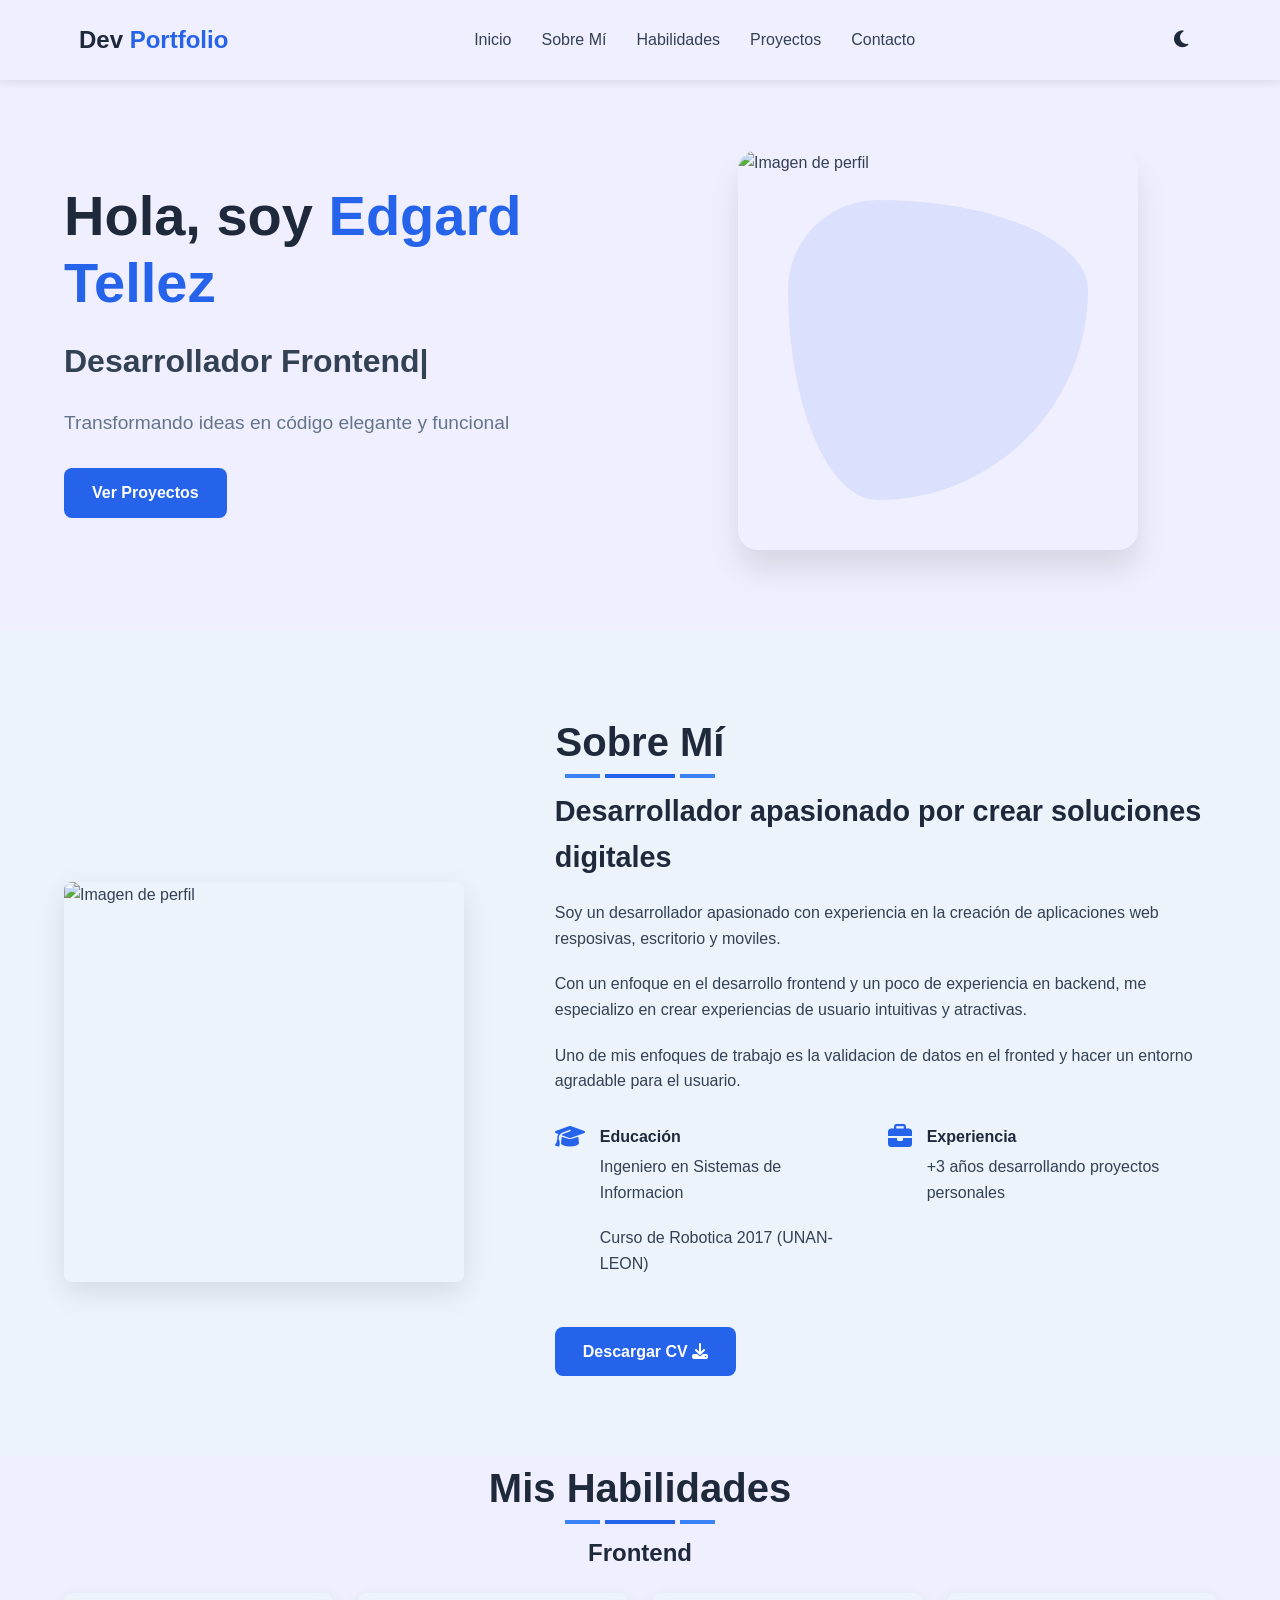
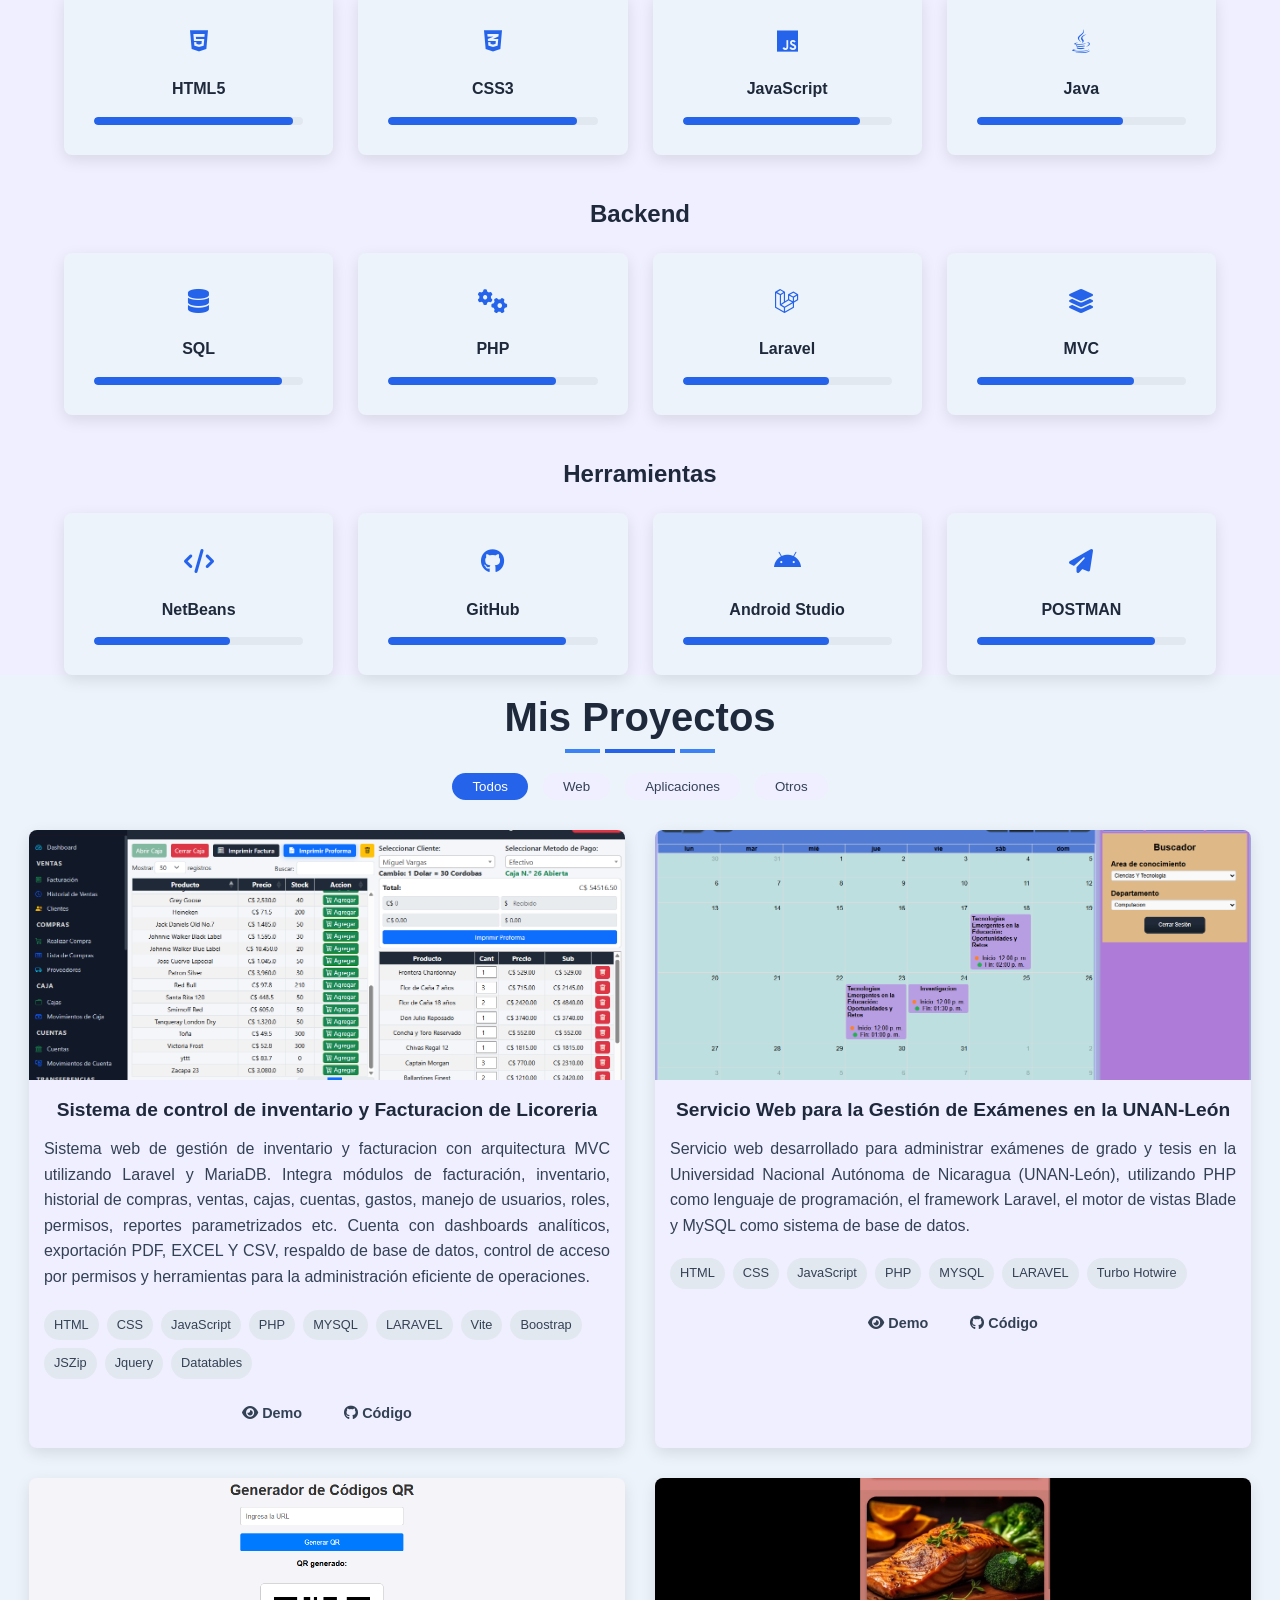
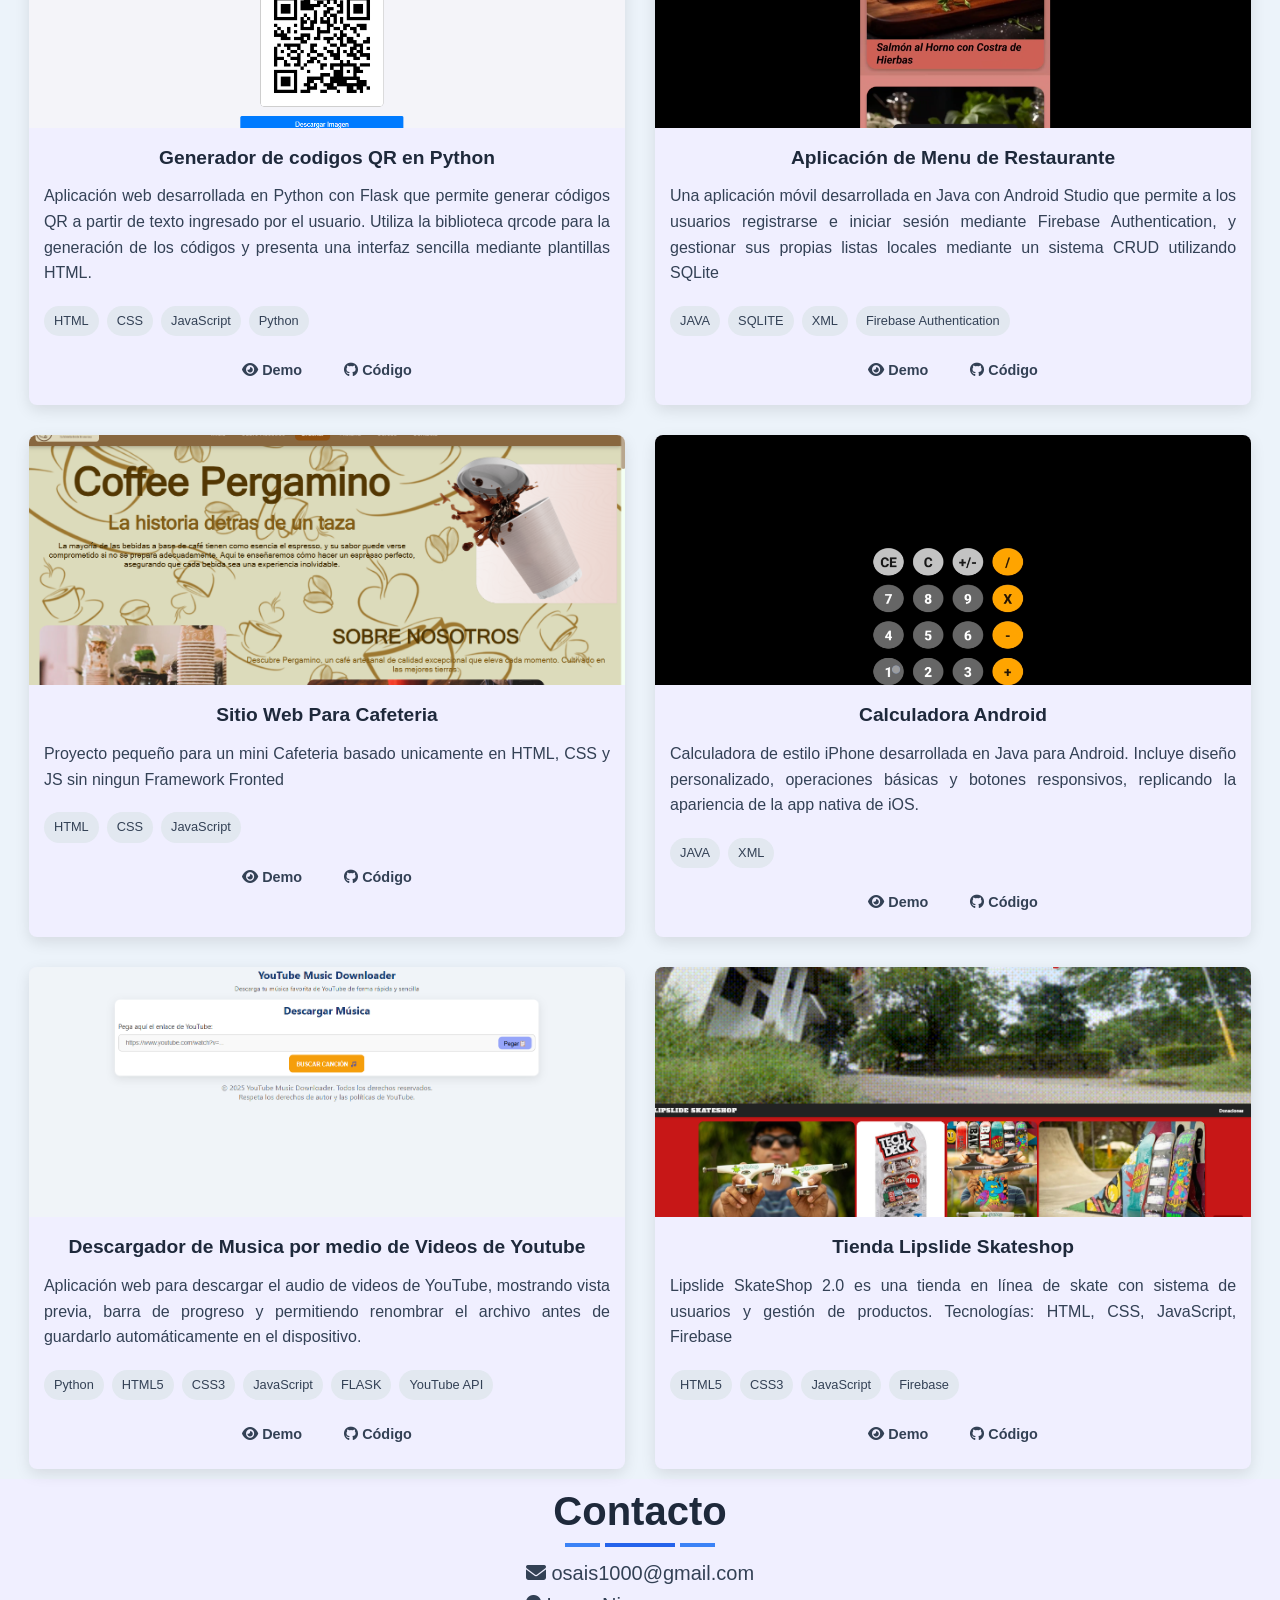
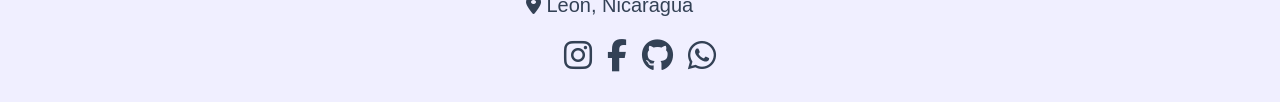
==== public/index.html @ 08171ec2 "ola" ====
<!DOCTYPE html>
<html lang="es">
<head>
    <meta charset="UTF-8">
    <meta name="viewport" content="width=device-width, initial-scale=1.0">
    <title>Mi Portafolio | Desarrollador</title>
    <link rel="stylesheet" href="styles.css">
    <link rel="stylesheet" href="https://cdnjs.cloudflare.com/ajax/libs/font-awesome/6.4.0/css/all.min.css">
</head>

<!-- Abrir global: py -m http.server 8000 (entrar con  tu ip: http://192.168.18.7:8000/ ) -->

<body>

    <!-- Header y Navegación -->

    <header>

        <div class="container">

            <div class="hamburger"> <span></span><span></span><span></span> </div>

            <div class="logo"> <h1>Dev <span>Portfolio</span></h1> </div>

            <nav>

                <ul class="nav-links">
                    <li><a href="#inicio">Inicio</a></li>
                    <li><a href="#sobre-mi">Sobre Mí</a></li>
                    <li><a href="#habilidades">Habilidades</a></li>
                    <li><a href="#proyectos">Proyectos</a></li>
                    <li><a href="#contacto">Contacto</a></li>
                </ul>

            </nav>

            <button class="theme-toggle"> <i class="fas fa-moon"></i> <i class="fas fa-sun"></i> </button>
        </div>
    </header>

    <!-- Sección Hero -->
    <section id="inicio" class="hero">

        <div class="container">

            <div class="hero-content">

                <h1>Hola, soy <span class="highlight">Edgard Tellez</span></h1>
                <h2>Desarrollador <span class="typed-text"></span></h2>
                <p>Transformando ideas en código elegante y funcional</p>

                <div class="hero-buttons"><a href="#proyectos" class="btn btn-primary">Ver Proyectos</a> </div>

            </div>

            <div class="hero-image"> <div class="shape"></div>
                <img src="Foto3.png" style="height: 400px; width: 400px; object-fit: cover;" alt="Imagen de perfil">
            </div>

        </div>

    </section>

    <!-- Sección Sobre Mí -->
    <section id="sobre-mi" class="about">

        <div class="container" >

            <div class="section-header"> <h2>Sobre Mí</h2> <div class="underline"></div> </div>

            <div class="about-content">

                <div class="about-image"> <img src="Foto3.png" style="height: 400px; width: 400px; object-fit: cover;" alt="Imagen de perfil"> </div>
                
                <div class="about-text">
                    
                    <h3>Desarrollador apasionado por crear soluciones digitales</h3>
                    <p>Soy un desarrollador apasionado con experiencia en la creación de aplicaciones web resposivas, escritorio y moviles.</p>
                    <p>Con un enfoque en el desarrollo frontend y un poco de experiencia en backend, me especializo en crear experiencias de usuario intuitivas y atractivas.</p>
                    <p>Uno de mis enfoques de trabajo es la validacion de datos en el fronted y hacer un entorno agradable para el usuario.</p>
                    
                    <div class="about-details">

                        <div class="detail">
                            
                            <i class="fas fa-graduation-cap"></i>
                            <div> <h4>Educación</h4> <p>Ingeniero en Sistemas de Informacion</p> <p>Curso de Robotica 2017 (UNAN-LEON)</p> </div>
                        
                        </div>

                        <div class="detail">

                            <i class="fas fa-briefcase"></i>
                            
                            <div> <h4>Experiencia</h4> <p>+3 años desarrollando proyectos personales</p> </div>

                        </div>

                    </div>

                    <a class="btn btn-primary" id="download-cv">Descargar CV <i class="fas fa-download"></i></a>

                </div>

            </div>

        </div>

    </section>

    <!-- Sección Habilidades -->
    <section id="habilidades" class="skills">

        <div class="container">

            <div class="section-header"> <h2>Mis Habilidades</h2> <div class="underline"></div> </div>

                <div class="skills-container">

                    <div class="skill-category"> <!-- Div para Separar filas -->

                        <h3>Frontend</h3>

                        <div class="skills-grid"> <!-- Div para Separar contenedores -->

                            <div class="skill-item">
                                <div class="skill-icon"><i class="fab fa-html5"></i></div> <h4>HTML5</h4>
                                <div class="skill-bar"> <div class="skill-progress" style="width: 95%"></div> </div>
                            </div>

                            <div class="skill-item">
                                <div class="skill-icon"><i class="fab fa-css3-alt"></i></div> <h4>CSS3</h4>
                                <div class="skill-bar"> <div class="skill-progress" style="width: 90%"></div> </div>
                            </div>

                            <div class="skill-item">
                                <div class="skill-icon"><i class="fab fa-js"></i></div> <h4>JavaScript</h4>
                                <div class="skill-bar"> <div class="skill-progress" style="width: 85%"></div> </div>
                            </div>

                            <div class="skill-item">
                                <div class="skill-icon"><i class="fab fa-java"></i></div> <h4>Java</h4>
                                <div class="skill-bar"> <div class="skill-progress" style="width: 70%"></div> </div>
                            </div>
                            
                        </div>

                    </div>

                    <div class="skill-category"> <!-- Div para Separar filas -->

                        <h3>Backend</h3>

                        <div class="skills-grid"> <!-- Div para Separar contenedores -->

                            <div class="skill-item">
                                <div class="skill-icon"><i class="fas fa-database"></i></div> <h4>SQL</h4>
                                <div class="skill-bar"> <div class="skill-progress" style="width: 90%"></div> </div>
                            </div>

                            <div class="skill-item">
                                <div class="skill-icon"><i class="fas fa-cogs"></i></div> <h4>PHP</h4>
                                <div class="skill-bar"> <div class="skill-progress" style="width: 80%"></div> </div>
                            </div>

                            <div class="skill-item">
                                <div class="skill-icon"><i class="fab fa-laravel"></i></div> <h4>Laravel</h4>
                                <div class="skill-bar"> <div class="skill-progress" style="width: 70%"></div> </div>
                            </div>

                            <div class="skill-item">
                                <div class="skill-icon"><i class="fas fa-layer-group"></i></div> <h4>MVC</h4>
                                <div class="skill-bar"> <div class="skill-progress" style="width: 75%"></div> </div>
                            </div>
                            
                        </div>

                    </div>

                    <div class="skill-category"> <!-- Div para Separar filas -->

                        <h3>Herramientas</h3>

                        <div class="skills-grid"> <!-- Div para Separar contenedores -->

                            <div class="skill-item"> <!-- Div de cada contenedor -->
                                <div class="skill-icon"><i class="fas fa-code"></i></div> <h4>NetBeans</h4>
                                <div class="skill-bar"> <div class="skill-progress" style="width: 65%"></div> </div>
                            </div>
                            
                            <div class="skill-item"> <!-- Div de cada contenedor -->
                                <div class="skill-icon"><i class="fab fa-github"></i></div> <h4>GitHub</h4>
                                <div class="skill-bar"> <div class="skill-progress" style="width: 85%"></div> </div>
                            </div>

                            <div class="skill-item"> <!-- Div de cada contenedor -->
                                <div class="skill-icon"><i class="fab fa-android"></i></div> <h4>Android Studio</h4>
                                <div class="skill-bar"> <div class="skill-progress" style="width: 70%"></div> </div>
                            </div>
                            
                            <div class="skill-item"> <!-- Div de cada contenedor -->
                                <div class="skill-icon"><i class="fas fa-paper-plane"></i></div> <h4>POSTMAN</h4>
                                <div class="skill-bar"> <div class="skill-progress" style="width: 85%"></div> </div>
                            </div>

                        </div>
                        
                    </div>

                </div>

            </div>

        </div>

    </section>

    <!-- Sección Proyectos -->
    <section id="proyectos" class="projects">
        <div class="container">
            <div class="section-header"> <h2>Mis Proyectos</h2> <div class="underline"></div> </div>

            <div class="project-filters">
                <button class="filter-btn active" data-filter="all">Todos</button>
                <button class="filter-btn" data-filter="web">Web</button>
                <button class="filter-btn" data-filter="app">Aplicaciones</button>
                <button class="filter-btn" data-filter="other">Otros</button>
            </div>

            <div class="projects-grid">

                <div class="project-card" data-category="web">
                    <div class="project-img">
                        <img src="img/Examen_de_grado_inventario.png" alt="Proyecto 1">
                    </div>
                    <div class="project-info">
                        <h3>Sistema de control de inventario y Facturacion de Licoreria</h3>
                        <p>
                        Sistema web de gestión de inventario y facturacion con arquitectura MVC utilizando Laravel y MariaDB. Integra módulos de facturación, inventario, historial de compras, ventas, cajas, cuentas, gastos, manejo de usuarios, roles, permisos, reportes parametrizados etc. Cuenta con dashboards analíticos, exportación PDF, EXCEL Y CSV, respaldo de base de datos, control de acceso por permisos y herramientas para la administración eficiente de operaciones.                        </p>
                        <div class="project-tech">
                            <span>HTML</span>
                            <span>CSS</span>
                            <span>JavaScript</span>
                            <span>PHP</span>
                            <span>MYSQL</span>
                            <span>LARAVEL</span>
                            <span>Vite</span>
                            <span>Boostrap</span>
                            <span>JSZip</span>
                            <span>Jquery</span>
                            <span>Datatables</span>

                        </div>
                        <div class="project-links">
                            <a href="https://youtu.be/X7hzuRqseWw?si=EUbUhXH4HKG099c0" class="btn btn-sm"><i class="fas fa-eye"></i> Demo</a>
                            <a href="https://github.com/EdgardSk8/Inventario-Licoreria" class="btn btn-sm"><i class="fab fa-github"></i> Código</a>
                        </div>
                    </div>
                </div>

                <div class="project-card" data-category="web">
                    <div class="project-img">
                        <img src="img/Servicio_UNAN_LEON.png" alt="Proyecto 1">
                    </div>
                    <div class="project-info">
                        <h3>Servicio Web para la Gestión de Exámenes en la UNAN-León</h3>
                        <p>
                            Servicio web desarrollado para administrar exámenes de grado y tesis en la Universidad Nacional Autónoma de Nicaragua (UNAN-León), utilizando PHP como lenguaje de programación, el framework Laravel, el motor de vistas Blade y MySQL como sistema de base de datos.
                        </p>
                        <div class="project-tech">
                            <span>HTML</span>
                            <span>CSS</span>
                            <span>JavaScript</span>
                            <span>PHP</span>
                            <span>MYSQL</span>
                            <span>LARAVEL</span>
                            <span>Turbo Hotwire</span>
                        </div>
                        <div class="project-links">
                            <a href="https://youtu.be/eh13IFyU1uA" class="btn btn-sm"><i class="fas fa-eye"></i> Demo</a>
                            <a href="https://github.com/EdgardSk8/Gestion_Examenes_UNAN" class="btn btn-sm"><i class="fab fa-github"></i> Código</a>
                        </div>
                    </div>
                </div>

                <div class="project-card" data-category="web">
                    <div class="project-img">
                        <img src="img/Generador_Python.png" alt="Proyecto 1">
                    </div>
                    <div class="project-info">
                        <h3>Generador de codigos QR en Python</h3>
                        <p>
                            Aplicación web desarrollada en Python con Flask que permite generar códigos QR a partir de texto ingresado por el usuario. Utiliza la biblioteca qrcode para la generación de los códigos y presenta una interfaz sencilla mediante plantillas HTML.
                        </p>
                        <div class="project-tech">
                            <span>HTML</span>
                            <span>CSS</span>
                            <span>JavaScript</span>
                            <span>Python</span>
                        </div>
                        <div class="project-links">
                            <a href="https://generador-qr-dgtd.onrender.com/" class="btn btn-sm"><i class="fas fa-eye"></i> Demo</a>
                            <a href="https://github.com/EdgardSk8/Generador-QR" class="btn btn-sm"><i class="fab fa-github"></i> Código</a>
                        </div>
                    </div>
                </div>

                <div class="project-card" data-category="app">
                    <div class="project-img">
                        <img src="img/Aplicacionmenu.png" alt="Proyecto 2">
                    </div>
                    <div class="project-info">
                        <h3>Aplicación de Menu de Restaurante</h3>
                        <p>Una aplicación móvil desarrollada en Java con Android Studio que permite a los usuarios registrarse e iniciar sesión mediante Firebase Authentication, y gestionar sus propias listas locales mediante un sistema CRUD utilizando SQLite</p>
                        <div class="project-tech">
                            <span>JAVA</span>
                            <span>SQLITE</span>
                            <span>XML</span>
                            <span>Firebase Authentication</span>
                        </div>
                        <div class="project-links">
                            <a href="https://www.youtube.com/watch?v=vlMuumZZXKM" class="btn btn-sm"><i class="fas fa-eye"></i> Demo</a>
                            <a href="https://github.com/EdgardSk8/Aplicacion-Restaurante-Gourmet-en-Android" class="btn btn-sm"><i class="fab fa-github"></i> Código</a>
                        </div>
                    </div>
                </div>

                <div class="project-card" data-category="web">
                    <div class="project-img">
                        <img src="img/Pergamino.png" alt="Proyecto 3">
                    </div>
                    <div class="project-info">
                        <h3>Sitio Web Para Cafeteria</h3>
                        <p>Proyecto pequeño para un mini Cafeteria basado unicamente en HTML, CSS y JS sin ningun Framework Fronted</p>
                        <div class="project-tech">
                            <span>HTML</span>
                            <span>CSS</span>
                            <span>JavaScript</span>
                        </div>
                        <div class="project-links">
                            <a href="https://coffee-pergamino.onrender.com/index.html" class="btn btn-sm"><i class="fas fa-eye"></i> Demo</a>
                            <a href="https://github.com/EdgardSk8/Coffee-Pergamino" class="btn btn-sm"><i class="fab fa-github"></i> Código</a>
                        </div>
                    </div>
                </div>

                <div class="project-card" data-category="app">
                    <div class="project-img">
                        <img src="img/CalculadoraAndroid.png" alt="Proyecto 4">
                    </div>
                    <div class="project-info">
                        <h3>Calculadora Android</h3>
                        <p>Calculadora de estilo iPhone desarrollada en Java para Android. Incluye diseño personalizado, operaciones básicas y botones responsivos, replicando la apariencia de la app nativa de iOS.</p>
                        <div class="project-tech">
                            <span>JAVA</span>
                            <span>XML</span>
                        </div>
                        <div class="project-links">
                            <a href="https://www.youtube.com/shorts/50YnQpTD0W4" class="btn btn-sm"><i class="fas fa-eye"></i> Demo</a>
                            <a href="https://github.com/EdgardSk8/Calculadora-Estilo-IPhone-en-Java/" class="btn btn-sm"><i class="fab fa-github"></i> Código</a>
                        </div>
                    </div>
                </div>

                <div class="project-card" data-category="web">
                    <div class="project-img">
                        <img src="img/DescargadorYoutube.png" alt="Proyecto 4">
                    </div>
                    <div class="project-info">
                        <h3>Descargador de Musica por medio de Videos de Youtube</h3>
                        <p>Aplicación web para descargar el audio de videos de YouTube, mostrando vista previa, barra de progreso y permitiendo renombrar el archivo antes de guardarlo automáticamente en el dispositivo.</p>
                        <div class="project-tech">
                            <span>Python</span>
                            <span>HTML5</span>
                            <span>CSS3</span>
                            <span>JavaScript</span>
                            <span>FLASK</span>
                            <span>YouTube API</span>
                        </div>
                        <div class="project-links">
                            <a href="https://www.youtube.com/watch?v=G7lsgYuBqY8" class="btn btn-sm"><i class="fas fa-eye"></i> Demo</a>
                            <a href="https://github.com/EdgardSk8/Descargador-de-Canciones-de-Youtube.git" class="btn btn-sm"><i class="fab fa-github"></i> Código</a>
                        </div>
                    </div>
                </div>

                <div class="project-card" data-category="web">
                    <div class="project-img">
                        <img src="img/Lipslideskateshopweb.png" alt="Proyecto 4">
                    </div>
                    <div class="project-info">
                        <h3>Tienda Lipslide Skateshop</h3>
                        <p>Lipslide SkateShop 2.0 es una tienda en línea de skate con sistema de usuarios y gestión de productos. Tecnologías: HTML, CSS, JavaScript, Firebase</p>
                        <div class="project-tech">
                            <span>HTML5</span>
                            <span>CSS3</span>
                            <span>JavaScript</span>
                            <span>Firebase</span>
                        </div>
                        <div class="project-links">
                            <a href="https://lipslide-skateshop.web.app/" class="btn btn-sm"><i class="fas fa-eye"></i> Demo</a>
                            <a href="https://github.com/EdgardSk8/Lipslide-SkateShop-2.0.git" class="btn btn-sm"><i class="fab fa-github"></i> Código</a>
                        </div>
                    </div>
                </div>

            </div>
        </div>
    </section>

    <!-- Sección Contacto -->
    <section id="contacto" class="contact">

        <div class="container">

            <div class="section-header"> <h2>Contacto</h2> <div class="underline"></div> </div>

            <div class="contact-content simple-contact">
                <ul class="contact-details"> <li><i class="fas fa-envelope"></i> osais1000@gmail.com</li> <li><i class="fas fa-map-marker-alt"></i> Leon, Nicaragua</li> </ul>

                <div class="social-links">
                    <a href="https://www.instagram.com/edgard_sk8/" target="_blank"><i class="fab fa-instagram"></i></a>
                    <a href="https://www.facebook.com/EdgardJTM/" target="_blank"><i class="fab fa-facebook-f"></i></a>
                    <a href="https://github.com/EdgardSk8" target="_blank"><i class="fab fa-github"></i></a>
                    <a href="https://wa.me/84774288" target="_blank"><i class="fab fa-whatsapp"></i></a>
                </div>

            </div>

        </div>

    </section>

    <button id="back-to-top" class="back-to-top"> <i class="fas fa-arrow-up"></i></button>
    <div id="imageModal" class="image-modal"> <span class="close">&times;</span> <img class="modal-content" id="modalImg"> </div>
    <script src="script.js"></script>

</body>
</html>
---- public/styles.css ----
/* Variables y Reset */
:root {
    --primary-color: #2563eb;
    --secondary-color: #3b82f6;
    --accent-color: #60a5fa;
    --dark-color: #1e293b;
    --light-color: #ecf3fa;
    --text-color: #334155;
    --text-light: #64748b;
    --background-color: #f0efff;
    --border-color: #e2e8f0;
    --shadow-color: rgba(0, 0, 0, 0.1);
    --transition: all 0.3s ease;
    --border-radius: 8px;
    --section-padding: 80px 0;
}

/* Tema Oscuro */
[data-theme="dark"] {
    --primary-color: #3b82f6;
    --secondary-color: #60a5fa;
    --accent-color: #93c5fd;
    --dark-color: #f8fafc;
    --light-color: #1e293b;
    --text-color: #e2e8f0;
    --text-light: #94a3b8;
    --background-color: #0f172a;
    --border-color: #334155;
    --shadow-color: rgba(0, 0, 0, 0.3);
}

* {
    margin: 0;
    padding: 0;
    box-sizing: border-box;
}

html {
    scroll-behavior: smooth;
}

body {
    font-family: 'Segoe UI', Tahoma, Geneva, Verdana, sans-serif;
    line-height: 1.6;
    color: var(--text-color);
    background-color: var(--background-color);
    transition: var(--transition);
}

a {
    text-decoration: none;
    color: inherit;
}

ul {
    list-style: none;
}

img {
    max-width: 100%;
    height: auto;
    display: block;
}

/* Utilidades */
.container {
    width: 90%;
    max-width: 100%;
    margin: 0 auto;
}

.section-header {
    text-align: center;
    margin-bottom: 10px;
}

.section-header h2 {
    font-size: 2.5rem;
    color: var(--dark-color);
}

.underline {
    height: 4px;
    width: 70px;
    background: var(--primary-color);
    margin: 0 auto;
    position: relative;
}

.underline::before {
    content: '';
    position: absolute;
    height: 4px;
    width: 35px;
    background: var(--secondary-color);
    top: 0;
    left: -40px;
}

.underline::after {
    content: '';
    position: absolute;
    height: 4px;
    width: 35px;
    background: var(--secondary-color);
    top: 0;
    right: -40px;
}

.btn {
    display: inline-block;
    padding: 12px 28px;
    border-radius: var(--border-radius);
    font-weight: 600;
    text-align: center;
    cursor: pointer;
    transition: var(--transition);
    border: none;
    outline: none;
}

.btn-primary {
    background-color: var(--primary-color);
    color: white;
}

.btn-primary:hover {
    background-color: var(--secondary-color);
    transform: translateY(-3px);
    box-shadow: 0 10px 20px rgba(0, 0, 0, 0.1);
}

.btn-secondary {
    background-color: transparent;
    color: var(--primary-color);
    border: 2px solid var(--primary-color);
}

.btn-secondary:hover {
    background-color: var(--primary-color);
    color: white;
    transform: translateY(-3px);
    box-shadow: 0 10px 20px rgba(0, 0, 0, 0.1);
}

.btn-sm {
    padding: 8px 16px;
    font-size: 0.9rem;
}

.highlight {
    color: var(--primary-color);
}

/* Header y Navegación */
header {
    position: fixed;
    top: 0;
    left: 0;
    width: 100%;
    z-index: 1000;
    background-color: var(--background-color);
    box-shadow: 0 2px 10px var(--shadow-color);
    transition: var(--transition);
}

header .container {
    display: flex;
    justify-content: space-between;
    align-items: center;
    padding: 20px 15px;
}

.logo h1 {
    font-size: 1.5rem;
    font-weight: 700;
    color: var(--dark-color);
}

.logo span {
    color: var(--primary-color);
}

.nav-links {
    display: flex;
    gap: 30px;
}

.nav-links a {
    font-weight: 500;
    position: relative;
    transition: var(--transition);
}

.nav-links a:hover {
    color: var(--primary-color);
}

.nav-links a::after {
    content: '';
    position: absolute;
    bottom: -5px;
    left: 0;
    width: 0;
    height: 2px;
    background-color: var(--primary-color);
    transition: var(--transition);
}

.nav-links a:hover::after {
    width: 100%;
}

.hamburger {
    display: none;
    flex-direction: column;
    cursor: pointer;
}

.hamburger span {
    width: 25px;
    height: 3px;
    background-color: var(--dark-color);
    margin: 3px 0;
    transition: var(--transition);
}

.theme-toggle {
    background: none;
    border: none;
    cursor: pointer;
    font-size: 1.2rem;
    color: var(--dark-color);
    display: flex;
    align-items: center;
    justify-content: center;
    width: 40px;
    height: 40px;
    border-radius: 50%;
    transition: var(--transition);
}

.theme-toggle:hover {
    background-color: var(--border-color);
}

.theme-toggle .fa-sun {
    display: none;
}

[data-theme="dark"] .theme-toggle .fa-moon {
    display: none;
}

[data-theme="dark"] .theme-toggle .fa-sun {
    display: block;
    color: rgb(230, 214, 76)
}

/* Sección Hero */
.hero {
    padding-top: 150px;
    padding-bottom: 80px;
    background-color: var(--background-color);
    position: relative;
    overflow: hidden;
}

.hero .container {
    display: flex;
    align-items: center;
    justify-content: space-between;
    gap: 40px;
}

.hero-content {
    flex: 1;
}

.hero-content h1 {
    font-size: 3.5rem;
    line-height: 1.2;
    margin-bottom: 20px;
    color: var(--dark-color);
}

.hero-content h2 {
    font-size: 2rem;
    margin-bottom: 20px;
    color: var(--text-color);
}

.hero-content p {
    font-size: 1.2rem;
    margin-bottom: 30px;
    color: var(--text-light);
}

.hero-buttons {
    display: flex;
    gap: 15px;
}

.hero-image {
    flex: 1;
    position: relative;
    display: flex;
    justify-content: center;
    align-items: center;
}

.hero-image img {
    width: 80%;
    border-radius: 20px;
    position: relative;
    z-index: 2;
    box-shadow: 0 20px 30px var(--shadow-color);
}

.shape {
    position: absolute;
    width: 300px;
    height: 300px;
    background-color: var(--primary-color);
    border-radius: 30% 70% 70% 30% / 30% 30% 70% 70%;
    opacity: 0.1;
    z-index: 1;
    animation: morph 8s ease-in-out infinite;
}

@keyframes morph {
    0% {
        border-radius: 30% 70% 70% 30% / 30% 30% 70% 70%;
    }
    25% {
        border-radius: 70% 30% 30% 70% / 70% 70% 30% 30%;
    }
    50% {
        border-radius: 30% 70% 70% 30% / 70% 30% 70% 30%;
    }
    75% {
        border-radius: 70% 30% 30% 70% / 30% 70% 30% 70%;
    }
    100% {
        border-radius: 30% 70% 70% 30% / 30% 30% 70% 70%;
    }
}

.typed-text::after {
    content: '|';
    animation: blink 0.7s infinite;
}

@keyframes blink {
    0%, 100% {
        opacity: 1;
    }
    50% {
        opacity: 0;
    }
}

/* Sección Sobre Mí */
.about {
    margin-bottom: 0;
    padding: var(--section-padding);
    background-color: var(--light-color);
}

.about-content {
    display: flex;
    align-items: center;
    gap: 50px;
}

.about-image {
    flex: 1;
}

.about-image img {
    border-radius: var(--border-radius);
    box-shadow: 0 10px 30px var(--shadow-color);
}

.about-text {
    flex: 1.5;
}

.about-text h3 {
    font-size: 1.8rem;
    margin-bottom: 20px;
    color: var(--dark-color);
}

.about-text p {
    margin-bottom: 20px;
    color: var(--text-color);
}

.about-details {
    display: flex;
    gap: 30px;
    margin: 30px 0;
}

.detail {
    display: flex;
    align-items: flex-start;
    gap: 15px;
}

.detail i {
    font-size: 1.5rem;
    color: var(--primary-color);
}

.detail h4 {
    margin-bottom: 5px;
    color: var(--dark-color);
}

/* Sección Habilidades */
.skills {
    margin-top: 0;
    background-color: var(--background-color);
}

.skills-container {
    display: flex;
    flex-direction: column;
    gap: 40px;
}

.skill-category h3 {
    font-size: 1.5rem;
    margin-bottom: 20px;
    color: var(--dark-color);
    text-align: center;
}

.skills-grid {
    display: grid;
    grid-template-columns: repeat(auto-fill, minmax(250px, 1fr));
    gap: 25px;
}

.skill-item {
    background-color: var(--light-color);
    padding: 30px;
    border-radius: var(--border-radius);
    box-shadow: 0 5px 15px var(--shadow-color);
    transition: var(--transition);
}

.skill-item:hover {
    transform: translateY(-5px);
    box-shadow: 0 10px 20px var(--shadow-color);
    cursor: pointer;
    background-color: #3ca2d1;
}

.skill-icon {
    font-size: 1.5rem;
    color: var(--primary-color);
    margin-bottom: 15px;
    text-align: center;
}

.skill-item h4 {
    text-align: center;
    margin-bottom: 15px;
    color: var(--dark-color);
}

.skill-bar {
    height: 8px;
    background-color: var(--border-color);
    border-radius: 10px;
    overflow: hidden;
}

.skill-progress {
    height: 100%;
    background-color: var(--primary-color);
    border-radius: 10px;
}

/* Sección Proyectos */
.projects {
    padding: 10px;
    background-color: var(--light-color);
    /* border: 2px solid red; */
}

.projects .container{
    width: 97%;
}

.project-filters {
    display: flex;
    justify-content: center;
    gap: 15px;
    margin-bottom: 20px;
    flex-wrap: wrap;
    padding: 10px;
}

.filter-btn {
    padding: 6px 20px;
    background-color: var(--background-color);
    border: none;
    border-radius: 30px;
    cursor: pointer;
    font-weight: 500;
    transition: var(--transition);
    color: var(--text-color);
}

.filter-btn:hover, .filter-btn.active {
    background-color: var(--primary-color);
    color: white;
}

.projects-grid {
    display: grid;
    grid-template-columns: repeat(auto-fill, minmax(400px, 1fr));
    gap: 30px;
    /* border: 2px solid red; */
    
}

.project-card {
    background-color: var(--background-color);
    border-radius: var(--border-radius);
    overflow: hidden;
    box-shadow: 0 5px 15px var(--shadow-color);
    transition: var(--transition);
}

.project-card:hover {
    transform: translateY(-10px);
    box-shadow: 0 15px 30px var(--shadow-color);
    cursor: pointer;
}

.project-img {
    overflow: hidden;
    height: 250px;
}

.project-img img {
    width: 100%;
    height: 100%;
    object-fit: cover;
    transition: var(--transition);
}

.project-card:hover .project-img img {
    transform: scale(1.1);
}

.project-info {
    padding: 15px;
}

.project-info h3 {
    font-size: 1.2rem;
    text-align: center;
    color: var(--dark-color);
}

.project-info p {
    margin-top: 10px;
    text-align: justify;
    margin-bottom: 20px;
    color: var(--text-color);
}

.project-tech {
    display: flex;
    flex-wrap: wrap;
    gap: 8px;
    margin-bottom: 15px;
}

.project-tech span {
    background-color: var(--border-color);
    padding: 5px 10px;
    border-radius: 20px;
    font-size: 0.8rem;
    color: var(--text-color);
    transition: background-color 0.3s ease;
}

.project-tech span:hover {
    background-color: #3ca2d1;
}

.project-links {
    display: flex;
    justify-content: center;
    gap: 10px;
}

.project-links .btn{
    transition: background-color 0.3s ease;
    border-radius: 40px;
}

.project-links .btn:hover{
    background-color: #3ca2d1;
}

/* Sección Contacto */
.contact {
    padding: 0;
    background-color: var(--background-color);
}

.contact-content {
    justify-content: center;
    flex-direction: column;
    align-items: center;
    display: flex;
}

.contact-info, .contact-form {
    flex: 1;
}

.contact-info h3 {
    font-size: 1.5rem;
    margin-bottom: 20px;
    color: var(--dark-color);
}

.contact-info p {
    margin-bottom: 30px;
    color: var(--text-color);
}

.contact-details {
    margin-bottom: 10px;
}

.contact-details li{
    font-size: 20px;
}

.contact-item {
    display: flex;
    align-items: flex-start;
    gap: 15px;
    margin-bottom: 20px;
}

.contact-item i {
    font-size: 1.5rem;
    color: var(--primary-color);
}

.contact-item h4 {
    margin-bottom: 5px;
    color: var(--dark-color);
}

.social-links {
    display: flex;
    gap: 15px;
    font-size: 2rem;
    transition: all 0.3s ease;
    margin-bottom: 20px;
}

.social-links i {
    transition: color 0.3s ease, transform 0.3s ease;
    cursor: pointer;
}

.social-links i:hover {
    transform: translateY(-5px);
}

.social-link {
    display: flex;
    align-items: center;
    justify-content: center;
    width: 40px;
    height: 40px;
    background-color: var(--light-color);
    border-radius: 50%;
    color: var(--primary-color);
    transition: var(--transition);
}

.social-link:hover {
    background-color: var(--primary-color);
    color: white;
    transform: translateY(-5px);
}

.form-group {
    margin-bottom: 20px;
}

.form-group label {
    display: block;
    margin-bottom: 8px;
    font-weight: 500;
    color: var(--dark-color);
}

.form-group input, .form-group textarea {
    width: 100%;
    padding: 12px 15px;
    border: 1px solid var(--border-color);
    border-radius: var(--border-radius);
    background-color: var(--light-color);
    color: var(--text-color);
    transition: var(--transition);
}

.form-group input:focus, .form-group textarea:focus {
    outline: none;
    border-color: var(--primary-color);
    box-shadow: 0 0 0 2px rgba(37, 99, 235, 0.2);
}

/* Footer */
footer {
    background-color: var(--dark-color);
    color: white;
    padding: 60px 0 20px;
}

.footer-content {
    display: flex;
    justify-content: space-between;
    flex-wrap: wrap;
    gap: 30px;
    margin-bottom: 40px;
}

/* Botón Volver Arriba */
.back-to-top {
    position: fixed;
    bottom: 30px;
    right: 30px;
    width: 50px;
    height: 50px;
    background-color: var(--primary-color);
    color: white;
    border: none;
    border-radius: 50%;
    display: flex;
    align-items: center;
    justify-content: center;
    cursor: pointer;
    opacity: 0;
    visibility: hidden;
    transition: var(--transition);
    z-index: 999;
    box-shadow: 0 5px 15px rgba(0, 0, 0, 0.2);
}

.back-to-top.active {
    opacity: 1;
    visibility: visible;
}

.back-to-top:hover {
    background-color: var(--secondary-color);
    transform: translateY(-5px);
}

.image-modal {
    display: none;
    position: fixed;
    z-index: 9999;
    top: 0; left: 0;
    width: 100%; height: 100%;
    background: rgba(0, 0, 0, 0.85);
    backdrop-filter: blur(4px);
    justify-content: center;
    align-items: center;
    animation: fadeIn 0.3s ease;
  }
  
  .image-modal.active {
    display: flex;
  }
  
  .image-modal .modal-content {
    max-width: 90vw;
    max-height: 90vh;
    width: auto;
    height: auto;
    object-fit: contain;
    border-radius: 12px;
    box-shadow: 0 0 25px rgba(255, 255, 255, 0.3);
    animation: zoomIn 0.4s ease;
    margin: auto;
    display: block;
  }
  
  
  .image-modal .close {
    position: absolute;
    top: 20px;
    right: 35px;
    color: #dfdfdf;
    font-size: 45px;
    font-weight: bold;
    cursor: pointer;
    text-shadow: 0 0 10px rgba(255,255,255,0.5);
    transition: transform 0.3s ease;
  }
  
  .image-modal .close:hover {
    transform: scale(1.2);
  }
  
  @keyframes zoomIn {
    from { transform: scale(0.8); opacity: 0; }
    to   { transform: scale(1); opacity: 1; }
  }
  
  @keyframes fadeIn {
    from { opacity: 0; }
    to   { opacity: 1; }
  }

  @keyframes zoomOut {
    from { transform: scale(1); opacity: 1; }
    to   { transform: scale(0.8); opacity: 0; }
  }
  
  .image-modal.closing .modal-content {
    animation: zoomOut 0.3s ease;
  }  
  

/* Media Queries */
/* =====================================
   TABLETS
===================================== */
@media (max-width: 992px){

    .about-content{
        flex-direction:column;
    }

    .about-image{
        margin-bottom:20px;
    }

    .about-image img{
        width:300px !important;
        height:300px !important;
        margin:auto;
    }

    .hero .container{
        flex-direction:column;
        text-align:center;
    }

    .hero-buttons{
        justify-content:center;
    }

}

/* =====================================
   MOVILES
===================================== */
@media (max-width: 768px){

     .hamburger{
        display:flex;
    }

     .nav-links{
        position:fixed;
        top:80px;
        left:-100%;

        width:100%;
        height:calc(100vh - 80px);

        display:flex;
        flex-direction:column;
        justify-content:center;
        align-items:center;

        background:var(--background-color);

        transition:.3s;
    }

    .nav-links.active{
        left:0;
    }

    .container{
        width:95%;
    }

    /* HEADER */

    header .container{
        padding:12px;
    }

    .logo h1{
        font-size:1.2rem;
    }

    /* HERO */

    .hero{
        padding-top:100px;
        padding-bottom:30px;
    }

    .hero-content h1{
        font-size:2rem;
    }

    .hero-content h2{
        font-size:1.2rem;
    }

    .hero-content p{
        font-size:.95rem;
    }

    .hero-image img,
    .about-image img{
        width:240px !important;
        height:240px !important;
        object-fit:cover;
    }

    .shape{
        width:220px;
        height:220px;
    }

    /* SOBRE MI */

    .about{
        padding:40px 0;
    }

    .about-details{
        flex-direction:column;
        gap:15px;
    }

    .about-text{
        text-align:center;
    }

    /* HABILIDADES */

    .skills-grid{
        grid-template-columns:1fr;
        gap:15px;
    }

    .skill-item{
        padding:18px;
    }

    /* PROYECTOS */

    .projects{
        padding:15px 0;
    }

    .projects .container{
        width:95%;
    }

    .projects-grid{
        display:grid;
        grid-template-columns:1fr !important;
        gap:20px;
    }

    .project-card{
        width:100%;
        max-width:100%;
        overflow:hidden;
    }

    .project-img{
        height:200px;
    }

    .project-img img{
        width:100%;
        height:100%;
        object-fit:cover;
    }

    .project-info{
        padding:12px;
        overflow:hidden;
    }

    .project-info h3{
        font-size:1rem;
    }

    .project-info p{
        font-size:.9rem;
        text-align:left;
        word-break:break-word;
    }

    .project-tech{
        display:flex;
        flex-wrap:wrap;
        gap:6px;
    }

    .project-tech span{
        font-size:.75rem;
        padding:4px 8px;
        max-width:100%;
        word-break:break-word;
    }



    .project-links .btn{
        width:100%;
    }

    /* CONTACTO */

    .contact-details li{
        font-size:1rem;
        text-align:center;
    }

    .social-links{
        font-size:1.5rem;
    }

}

/* =====================================
   CELULARES PEQUEÑOS
===================================== */
@media (max-width: 480px){

    .section-header h2{
        font-size:1.6rem;
    }

    .hero-content h1{
        font-size:1.7rem;
    }

    .hero-content h2{
        font-size:1rem;
    }

    .hero-image img,
    .about-image img{
        width:200px !important;
        height:200px !important;
    }

    .project-img{
        height:150px;
    }

    .project-info{
        padding:10px;
    }

    .project-info p{
        font-size:.85rem;
    }

    .project-tech span{
        font-size:.7rem;
    }

}
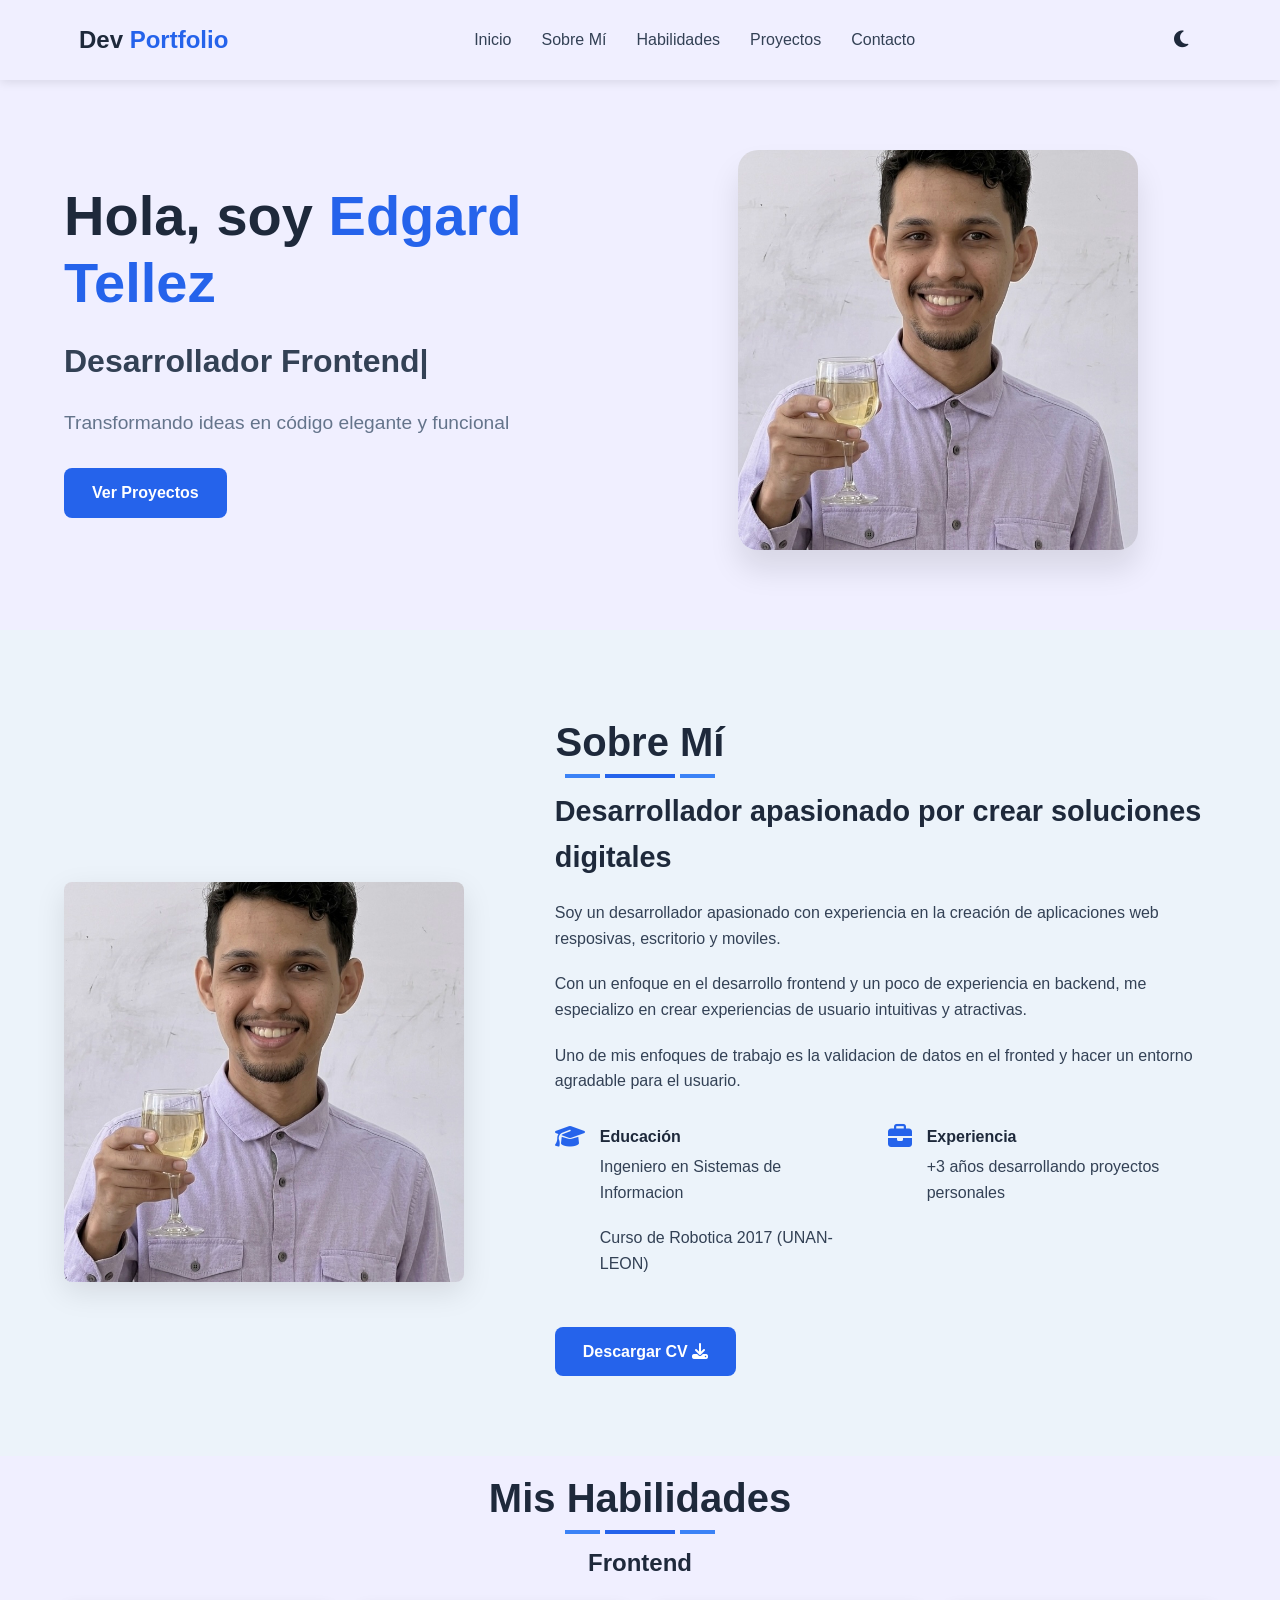
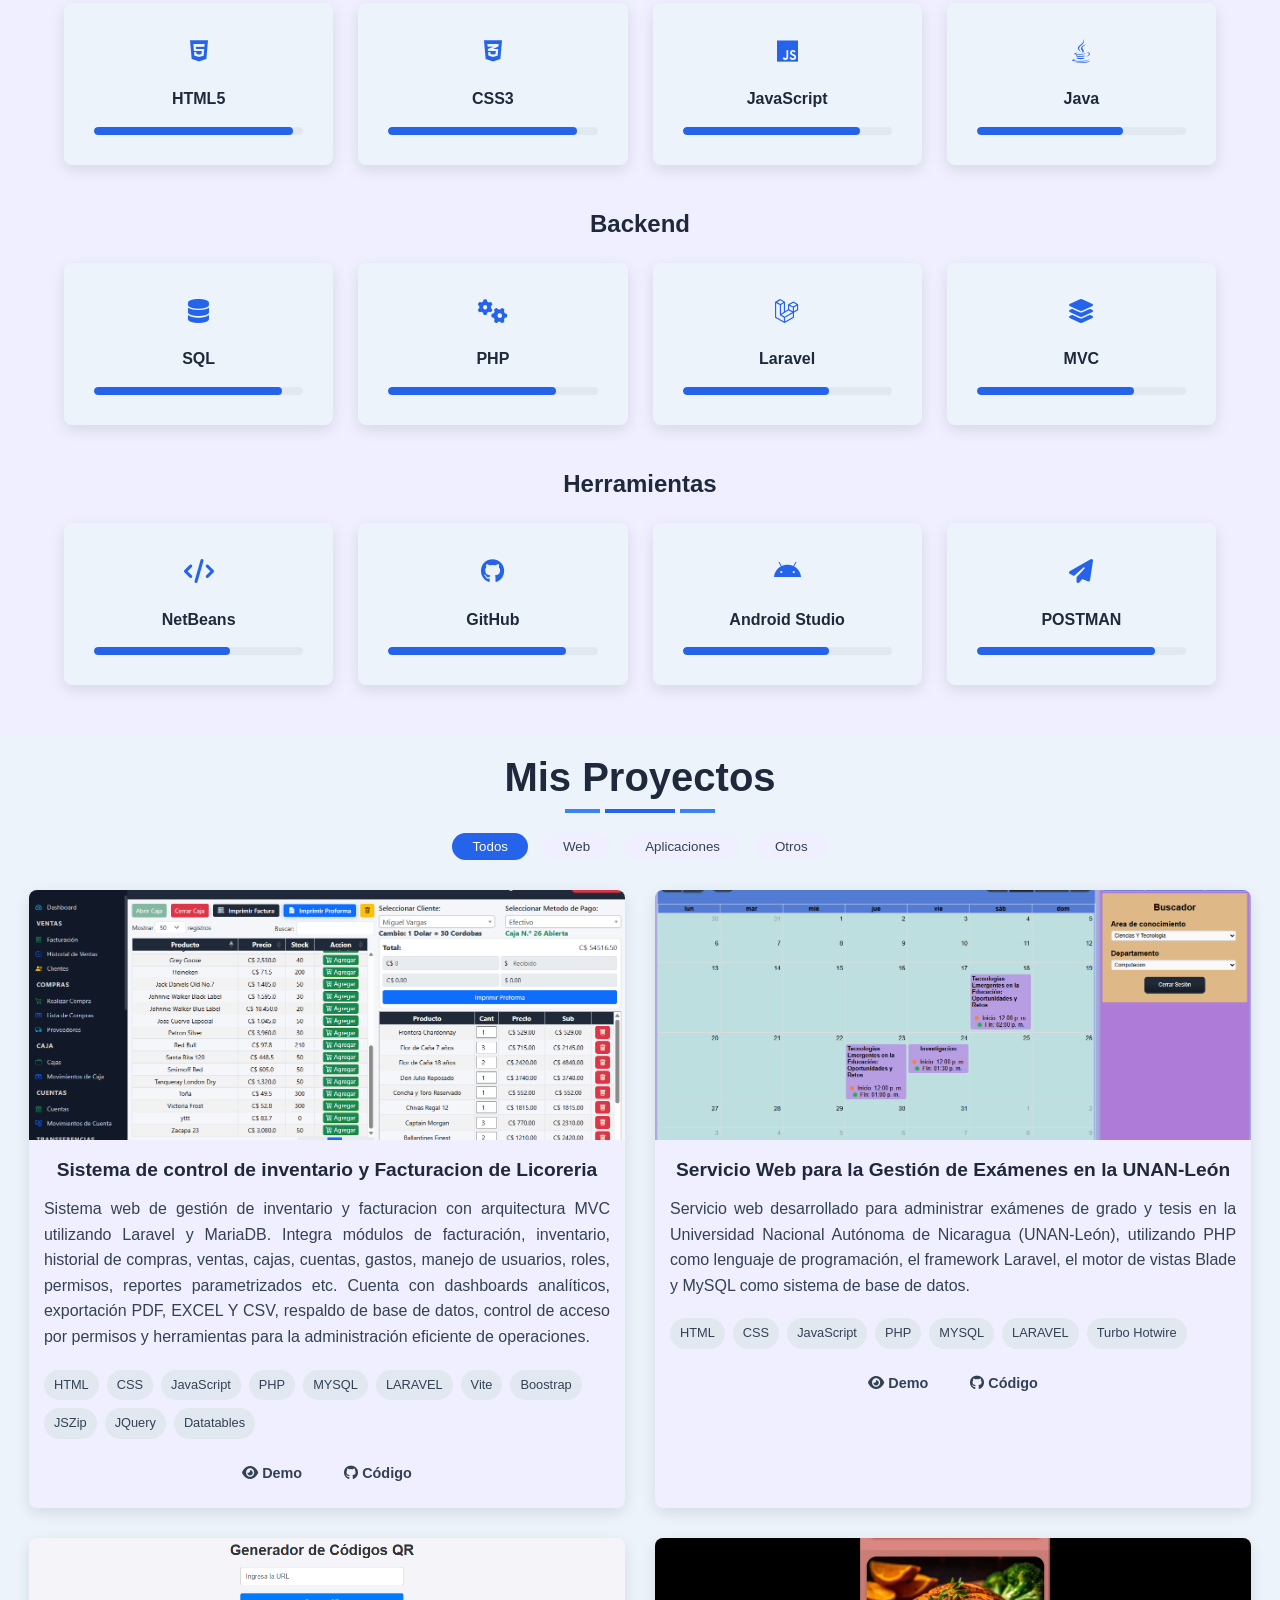
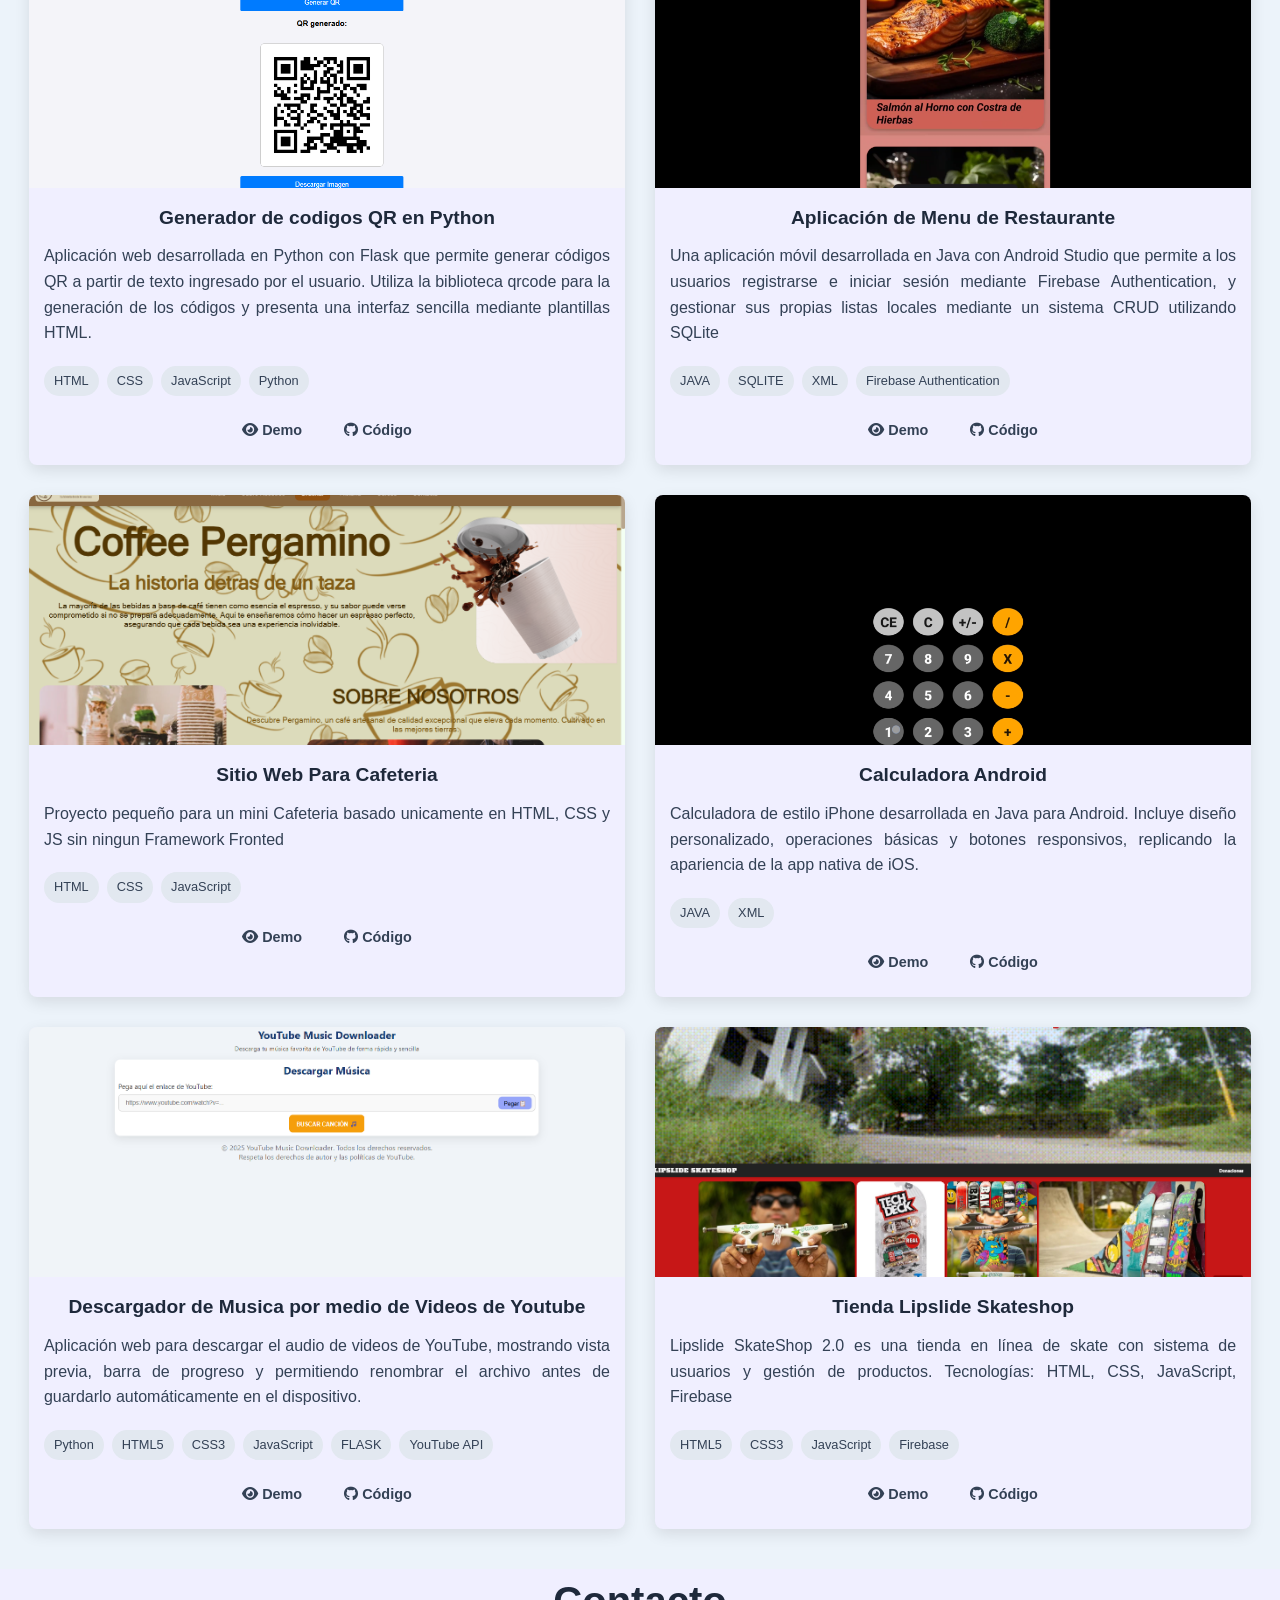
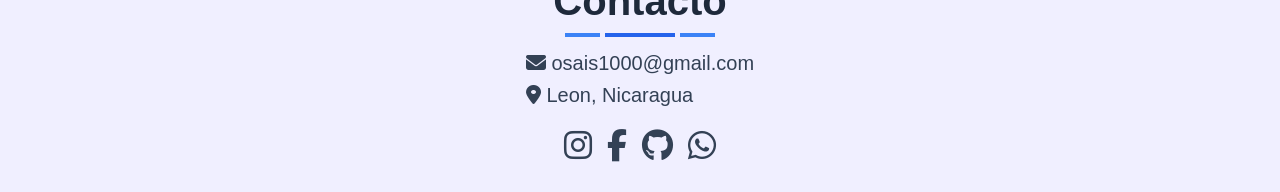
==== commit f7cd4c77: "ARREGLOS" ====
--- a/public/index.html
+++ b/public/index.html
@@ -6,6 +6,9 @@
     <title>Mi Portafolio | Desarrollador</title>
     <link rel="stylesheet" href="styles.css">
     <link rel="stylesheet" href="https://cdnjs.cloudflare.com/ajax/libs/font-awesome/6.4.0/css/all.min.css">
+
+     <link rel="icon" type="image/png" href="Foto3.PNG">
+
 </head>
 
 <!-- Abrir global: py -m http.server 8000 (entrar con  tu ip: http://192.168.18.7:8000/ ) -->
@@ -54,7 +57,7 @@
             </div>
 
             <div class="hero-image"> <div class="shape"></div>
-                <img src="Foto3.png" style="height: 400px; width: 400px; object-fit: cover;" alt="Imagen de perfil">
+                <img src="Foto3.PNG" style="height: 400px; width: 400px; object-fit: cover;" alt="Imagen de perfil">
             </div>
 
         </div>
@@ -70,7 +73,7 @@
 
             <div class="about-content">
 
-                <div class="about-image"> <img src="Foto3.png" style="height: 400px; width: 400px; object-fit: cover;" alt="Imagen de perfil"> </div>
+                <div class="about-image"> <img src="Foto3.PNG" style="height: 400px; width: 400px; object-fit: cover;" alt="Imagen de perfil"> </div>
                 
                 <div class="about-text">
                     
@@ -247,7 +250,7 @@
                             <span>Vite</span>
                             <span>Boostrap</span>
                             <span>JSZip</span>
-                            <span>Jquery</span>
+                            <span>JQuery</span>
                             <span>Datatables</span>
 
                         </div>
--- a/public/styles.css
+++ b/public/styles.css
@@ -421,7 +421,8 @@
 
 /* Sección Habilidades */
 .skills {
-    margin-top: 0;
+    margin-top: 10px;
+    padding-bottom: 50px;
     background-color: var(--background-color);
 }
 
@@ -494,6 +495,7 @@
 
 .projects .container{
     width: 97%;
+    margin-bottom: 30px;
 }
 
 .project-filters {
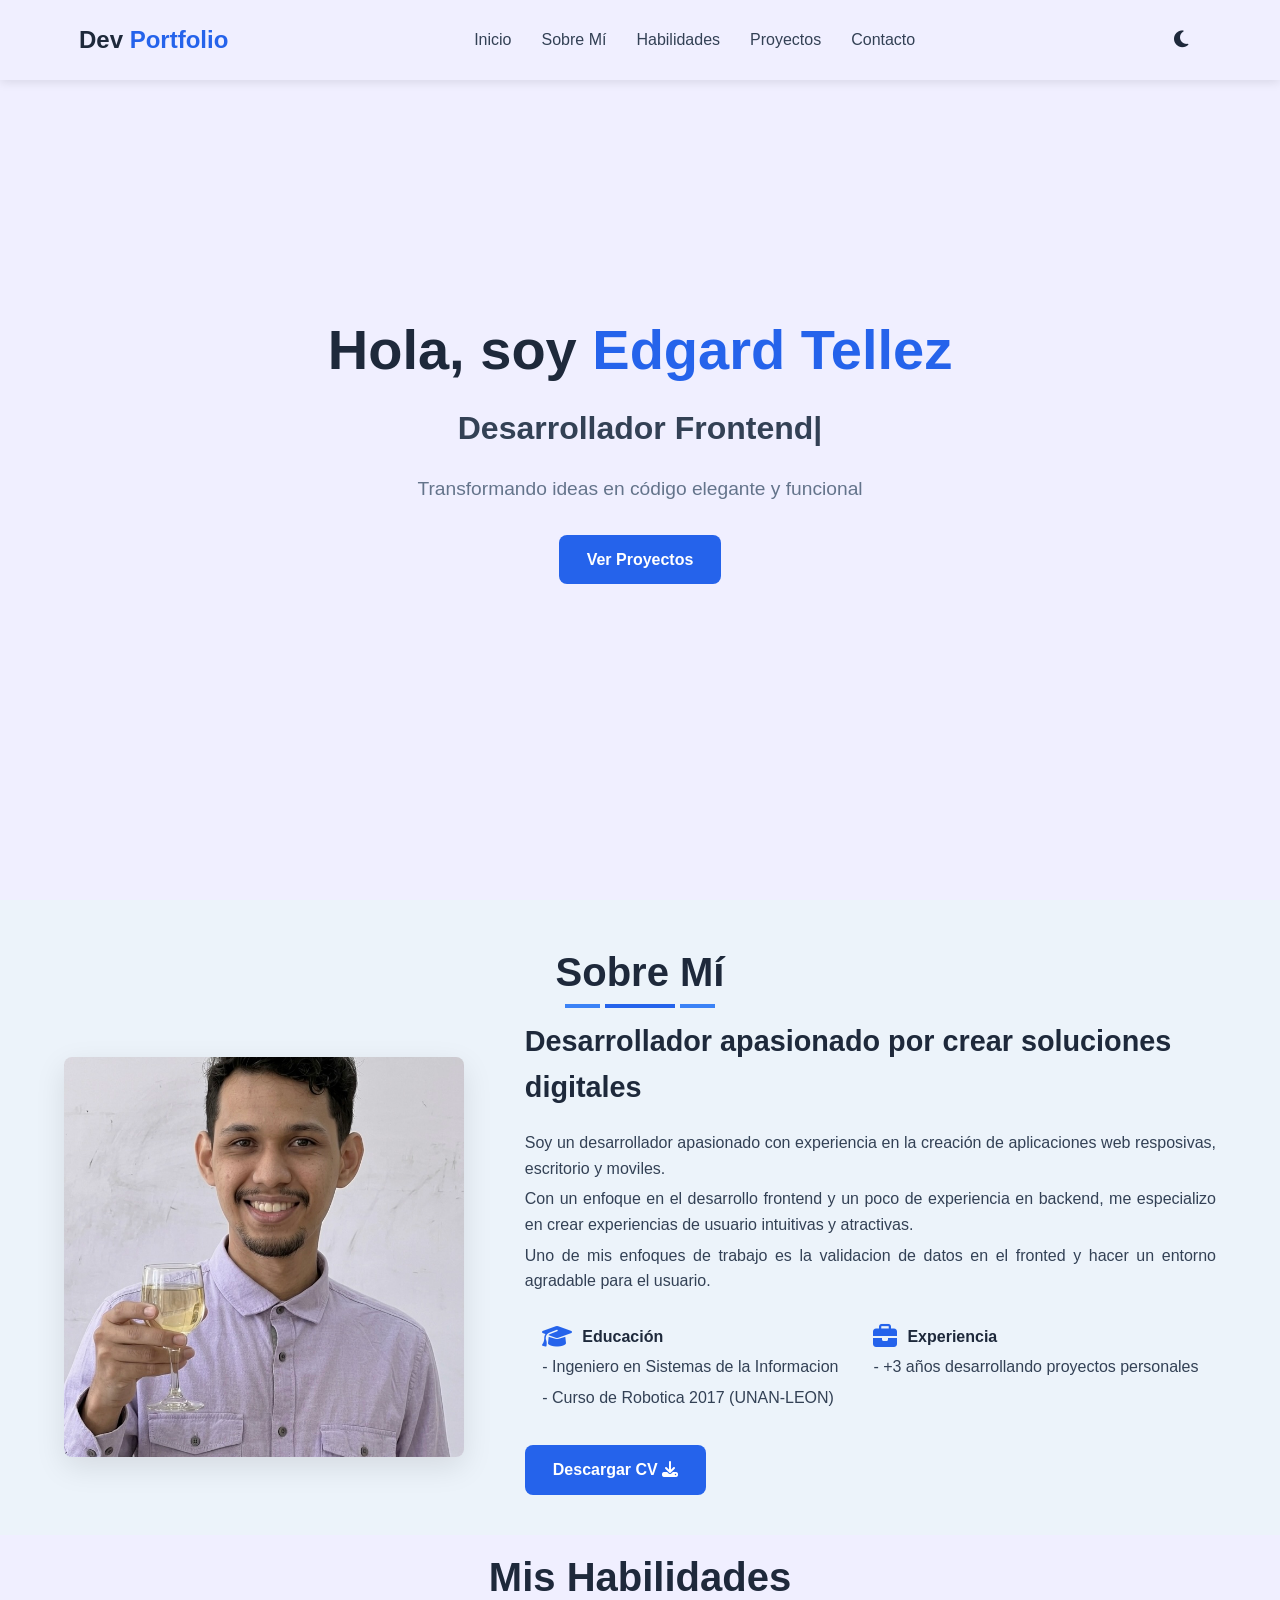
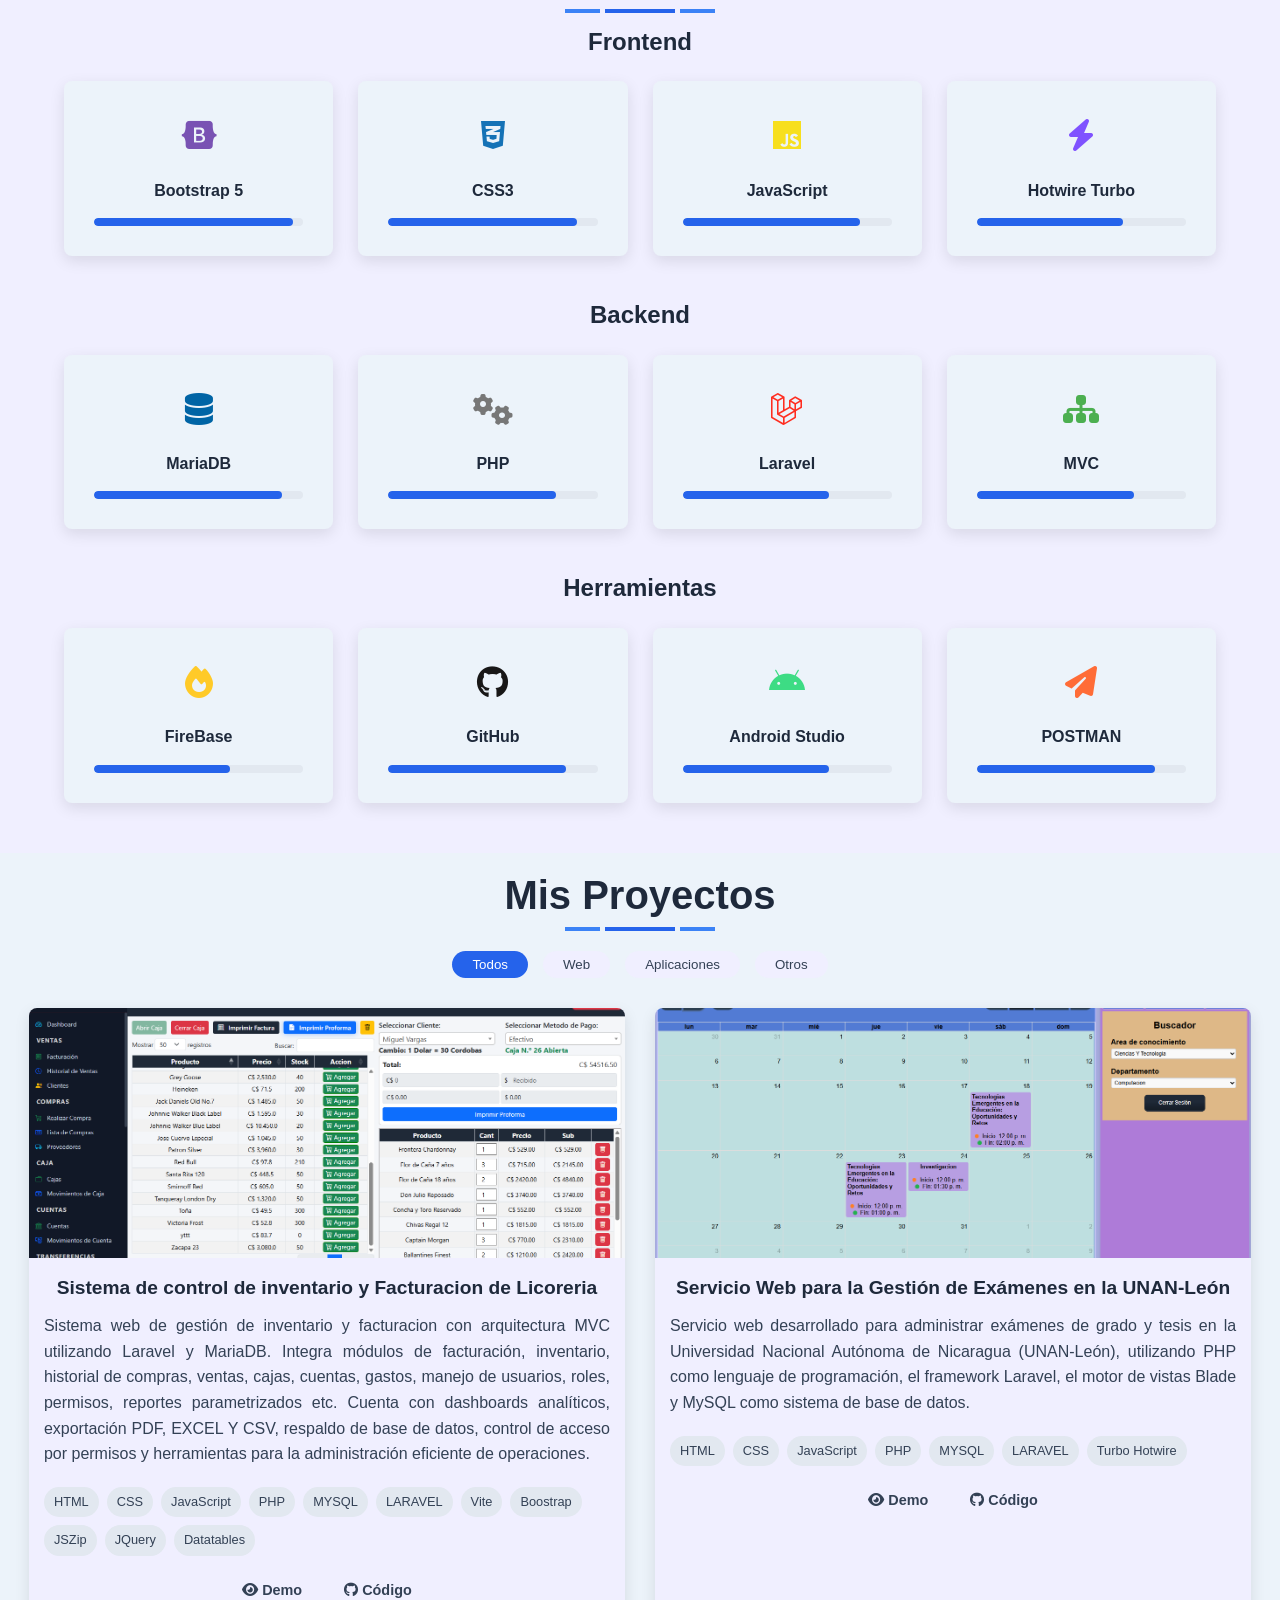
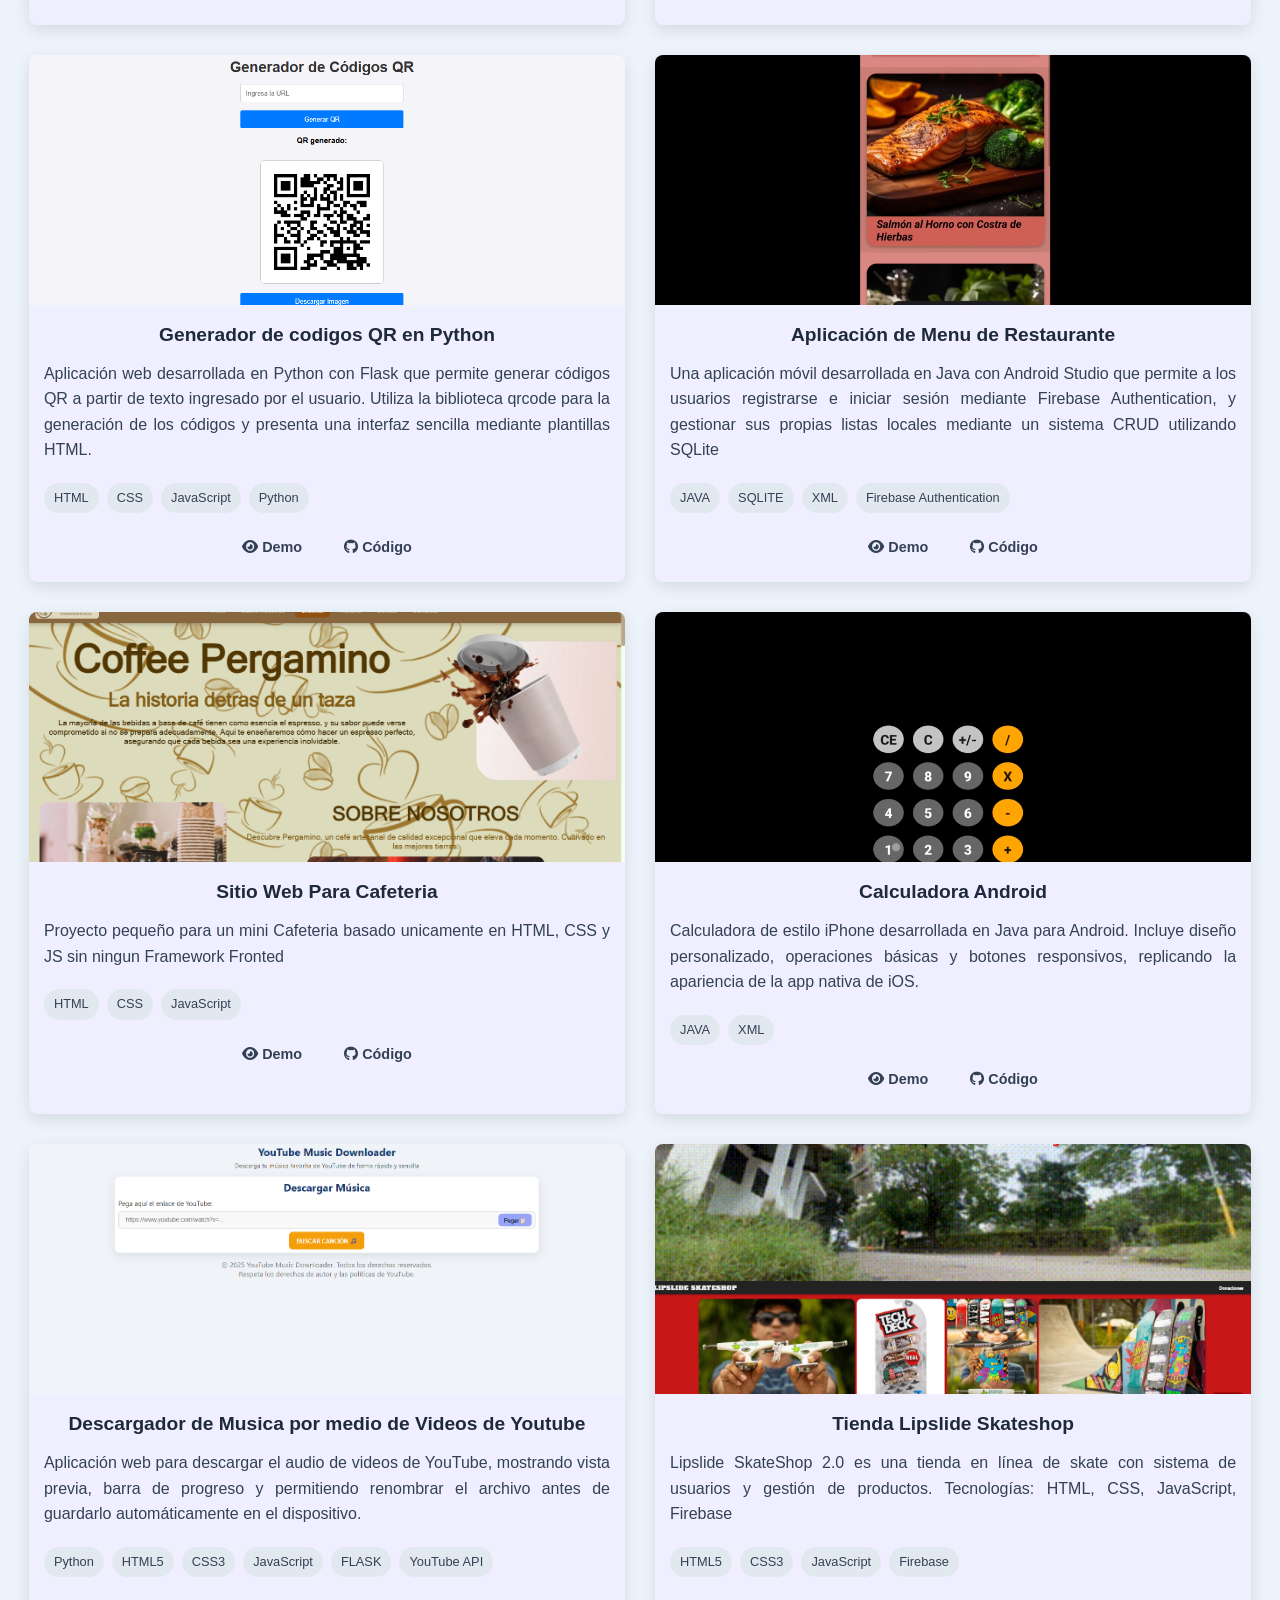
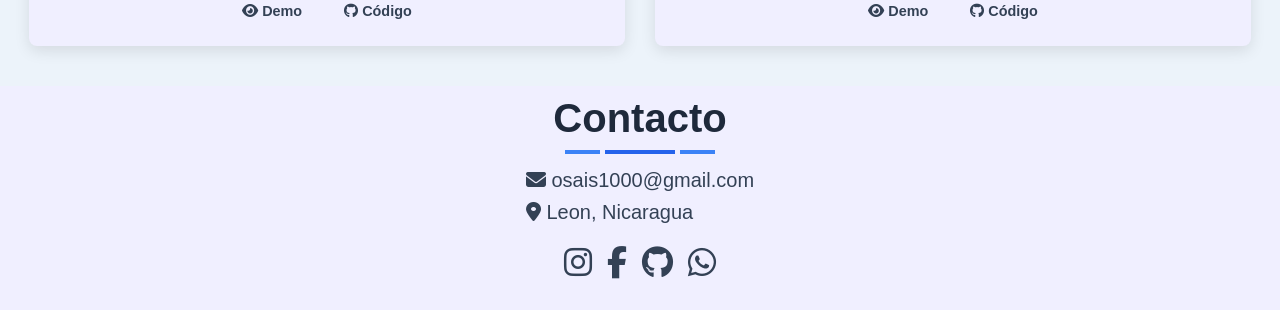
==== commit bbed67b1: "Arreglo de estilos" ====
--- a/public/index.html
+++ b/public/index.html
@@ -54,11 +54,13 @@
 
                 <div class="hero-buttons"><a href="#proyectos" class="btn btn-primary">Ver Proyectos</a> </div>
 
-            </div>
-
-            <div class="hero-image"> <div class="shape"></div>
-                <img src="Foto3.PNG" style="height: 400px; width: 400px; object-fit: cover;" alt="Imagen de perfil">
-            </div>
+                <!-- <div class="hero-image"> 
+                    <div class="shape"></div>
+                </div> -->
+
+            </div>
+
+            
 
         </div>
 
@@ -85,17 +87,17 @@
                     <div class="about-details">
 
                         <div class="detail">
-                            
-                            <i class="fas fa-graduation-cap"></i>
-                            <div> <h4>Educación</h4> <p>Ingeniero en Sistemas de Informacion</p> <p>Curso de Robotica 2017 (UNAN-LEON)</p> </div>
+
+                            <div class="ih4"> <i class="fas fa-graduation-cap"></i> <h4>Educación</h4> </div>
                         
+                            <div> <p>- Ingeniero en Sistemas de la Informacion</p> <p> - Curso de Robotica 2017 (UNAN-LEON)</p> </div>
+                        
                         </div>
 
                         <div class="detail">
 
-                            <i class="fas fa-briefcase"></i>
-                            
-                            <div> <h4>Experiencia</h4> <p>+3 años desarrollando proyectos personales</p> </div>
+                            <div class="ih4"> <i class="fas fa-briefcase"></i> <h4>Experiencia</h4> </div>
+                            <div>  <p>- +3 años desarrollando proyectos personales</p> </div>
 
                         </div>
 
@@ -127,7 +129,7 @@
                         <div class="skills-grid"> <!-- Div para Separar contenedores -->
 
                             <div class="skill-item">
-                                <div class="skill-icon"><i class="fab fa-html5"></i></div> <h4>HTML5</h4>
+                                <div class="skill-icon"><i class="fab fa-bootstrap"></i></div> <h4>Bootstrap 5</h4>
                                 <div class="skill-bar"> <div class="skill-progress" style="width: 95%"></div> </div>
                             </div>
 
@@ -142,7 +144,7 @@
                             </div>
 
                             <div class="skill-item">
-                                <div class="skill-icon"><i class="fab fa-java"></i></div> <h4>Java</h4>
+                                <div class="skill-icon"><i class="fas fa-bolt"></i></div> <h4>Hotwire Turbo</h4>
                                 <div class="skill-bar"> <div class="skill-progress" style="width: 70%"></div> </div>
                             </div>
                             
@@ -157,7 +159,7 @@
                         <div class="skills-grid"> <!-- Div para Separar contenedores -->
 
                             <div class="skill-item">
-                                <div class="skill-icon"><i class="fas fa-database"></i></div> <h4>SQL</h4>
+                                <div class="skill-icon"><i class="fas fa-database"></i></div> <h4>MariaDB</h4>
                                 <div class="skill-bar"> <div class="skill-progress" style="width: 90%"></div> </div>
                             </div>
 
@@ -172,7 +174,7 @@
                             </div>
 
                             <div class="skill-item">
-                                <div class="skill-icon"><i class="fas fa-layer-group"></i></div> <h4>MVC</h4>
+                                <div class="skill-icon"><i class="fas fa-sitemap"></i></div> <h4>MVC</h4>
                                 <div class="skill-bar"> <div class="skill-progress" style="width: 75%"></div> </div>
                             </div>
                             
@@ -187,7 +189,7 @@
                         <div class="skills-grid"> <!-- Div para Separar contenedores -->
 
                             <div class="skill-item"> <!-- Div de cada contenedor -->
-                                <div class="skill-icon"><i class="fas fa-code"></i></div> <h4>NetBeans</h4>
+                                <div class="skill-icon"><i class="fas fa-fire"></i></div> <h4>FireBase</h4>
                                 <div class="skill-bar"> <div class="skill-progress" style="width: 65%"></div> </div>
                             </div>
                             
--- a/public/styles.css
+++ b/public/styles.css
@@ -12,7 +12,7 @@
     --shadow-color: rgba(0, 0, 0, 0.1);
     --transition: all 0.3s ease;
     --border-radius: 8px;
-    --section-padding: 80px 0;
+    --section-padding: 40px 0;
 }
 
 /* Tema Oscuro */
@@ -259,22 +259,23 @@
 
 /* Sección Hero */
 .hero {
-    padding-top: 150px;
-    padding-bottom: 80px;
+    height: 100vh;
     background-color: var(--background-color);
-    position: relative;
     overflow: hidden;
+     display: flex;
+    justify-content: center; /* Horizontal */
+    align-items: center;     /* Vertical */
 }
 
 .hero .container {
     display: flex;
-    align-items: center;
-    justify-content: space-between;
     gap: 40px;
 }
 
 .hero-content {
     flex: 1;
+    text-align: center;
+     z-index: 2;
 }
 
 .hero-content h1 {
@@ -299,6 +300,7 @@
 .hero-buttons {
     display: flex;
     gap: 15px;
+    justify-content: center;
 }
 
 .hero-image {
@@ -307,6 +309,7 @@
     display: flex;
     justify-content: center;
     align-items: center;
+     z-index: 1;
 }
 
 .hero-image img {
@@ -362,6 +365,7 @@
 
 /* Sección Sobre Mí */
 .about {
+    scroll-margin-top:80px;
     margin-bottom: 0;
     padding: var(--section-padding);
     background-color: var(--light-color);
@@ -370,7 +374,6 @@
 .about-content {
     display: flex;
     align-items: center;
-    gap: 50px;
 }
 
 .about-image {
@@ -393,20 +396,23 @@
 }
 
 .about-text p {
-    margin-bottom: 20px;
+    text-align: justify;
+    margin-bottom: 5px;
     color: var(--text-color);
 }
 
 .about-details {
     display: flex;
-    gap: 30px;
     margin: 30px 0;
-}
-
-.detail {
-    display: flex;
-    align-items: flex-start;
-    gap: 15px;
+    justify-content: space-around;
+}
+
+.detail { flex-direction: column; }
+
+.ih4{
+    display: flex;
+    flex-direction: row;
+    gap: 10px;
 }
 
 .detail i {
@@ -415,12 +421,15 @@
 }
 
 .detail h4 {
+    
     margin-bottom: 5px;
     color: var(--dark-color);
 }
 
+
 /* Sección Habilidades */
 .skills {
+    scroll-margin-top:80px;
     margin-top: 10px;
     padding-bottom: 50px;
     background-color: var(--background-color);
@@ -457,11 +466,11 @@
     transform: translateY(-5px);
     box-shadow: 0 10px 20px var(--shadow-color);
     cursor: pointer;
-    background-color: #3ca2d1;
+    background-color:#2d3748;
 }
 
 .skill-icon {
-    font-size: 1.5rem;
+    font-size: 2rem;
     color: var(--primary-color);
     margin-bottom: 15px;
     text-align: center;
@@ -488,6 +497,7 @@
 
 /* Sección Proyectos */
 .projects {
+    scroll-margin-top:80px;
     padding: 10px;
     background-color: var(--light-color);
     /* border: 2px solid red; */
@@ -840,6 +850,28 @@
   .image-modal.closing .modal-content {
     animation: zoomOut 0.3s ease;
   }  
+
+
+
+
+
+  /* COLORES DE ICONOS */
+
+.fa-bootstrap{color:#7952B3;}
+.fa-css3-alt{color:#1572B6;}
+.fa-js{color:#F7DF1E;}
+.fa-bolt{color:#7F52FF;}
+.fa-database{color:#0064A5;}
+.fa-cogs{color:#777;}
+.fa-laravel{color:#FF2D20;}
+.fa-sitemap{color:#4CAF50;}
+.fa-fire{color:#FFCA28;}
+.skill-item .fa-github{color:#181717;}
+.fa-android{color:#3DDC84;}
+.fa-paper-plane{color:#FF6C37;}
+
+.skill-icon i{transition:.3s;}
+.skill-icon i:hover{transform:scale(1.2);}
   
 
 /* Media Queries */
@@ -884,11 +916,11 @@
 
      .nav-links{
         position:fixed;
-        top:80px;
+        top:60px;
         left:-100%;
 
         width:100%;
-        height:calc(100vh - 80px);
+        height:100vh;
 
         display:flex;
         flex-direction:column;
@@ -955,9 +987,14 @@
         padding:40px 0;
     }
 
-    .about-details{
-        flex-direction:column;
-        gap:15px;
+    .about-details {
+        flex-direction: column;
+        gap: 20px;
+        padding: 0 0 0 20px;
+    }
+
+    .details{
+        
     }
 
     .about-text{
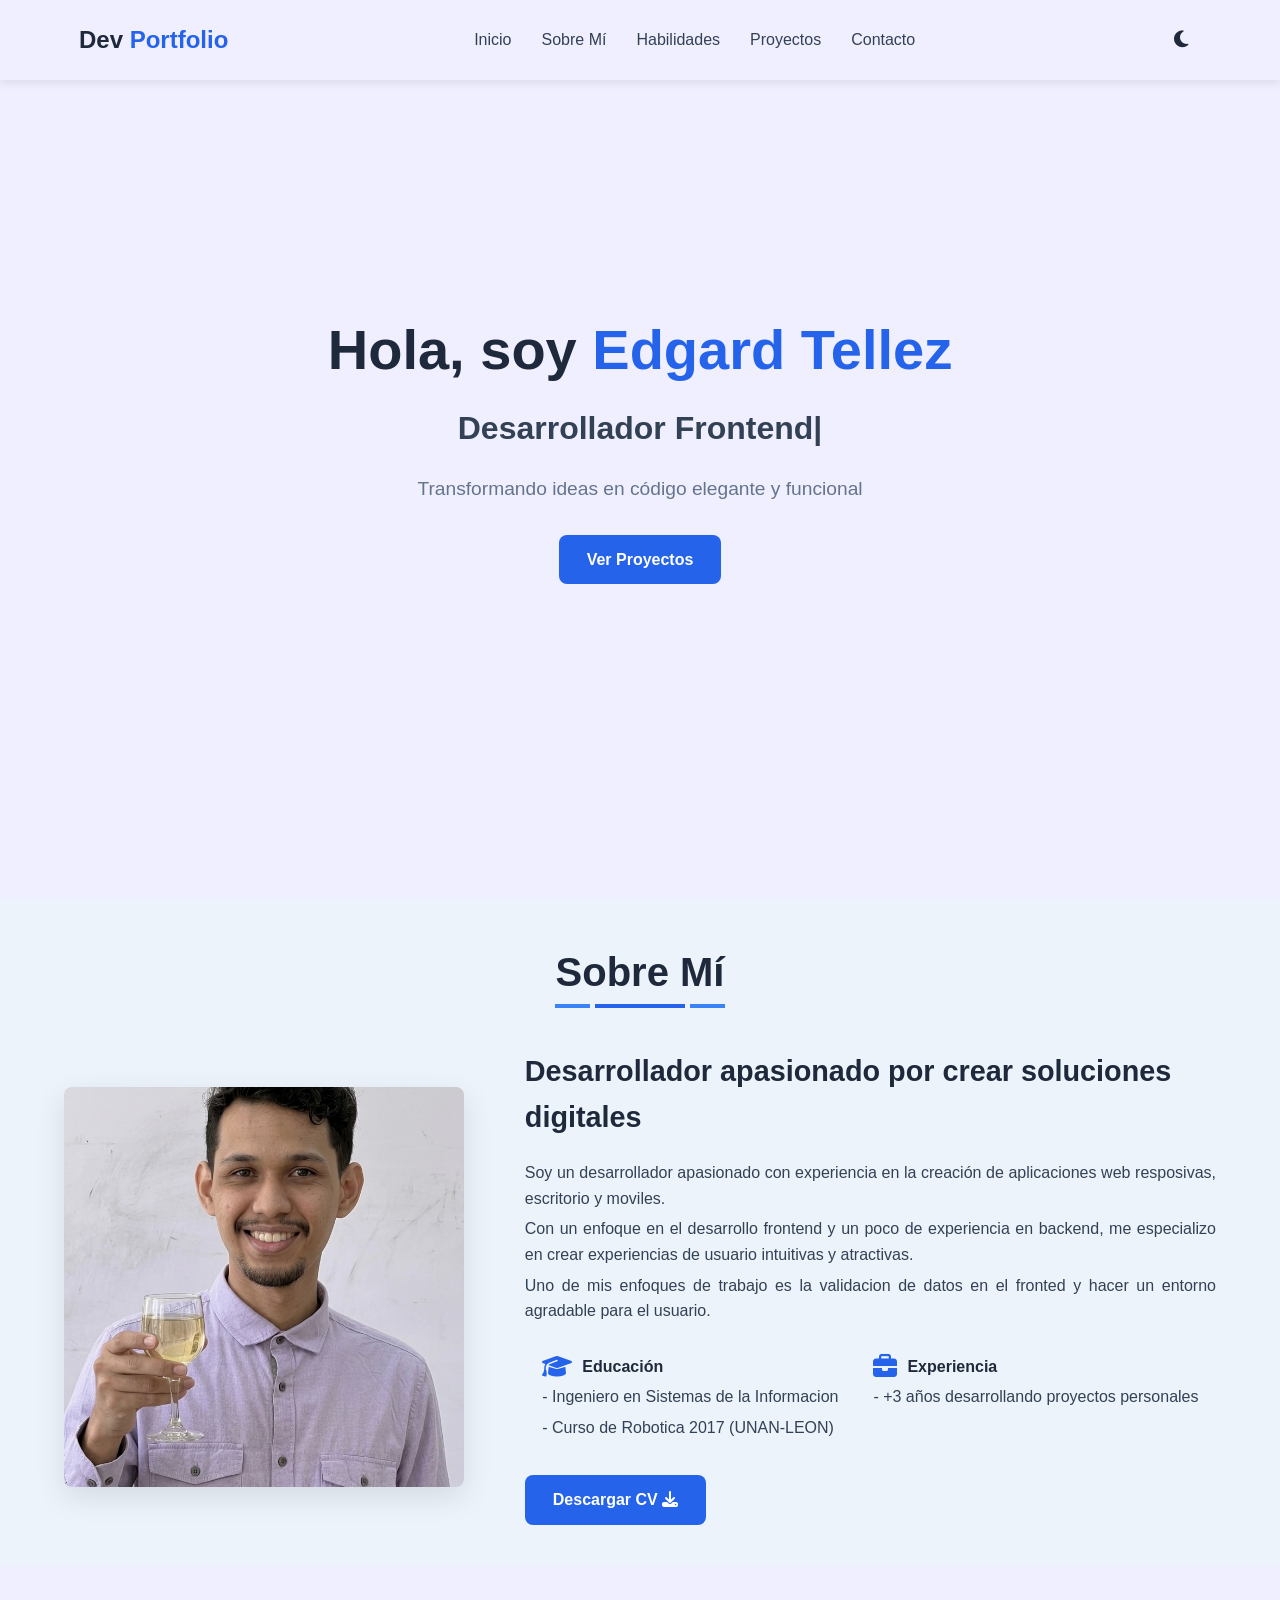
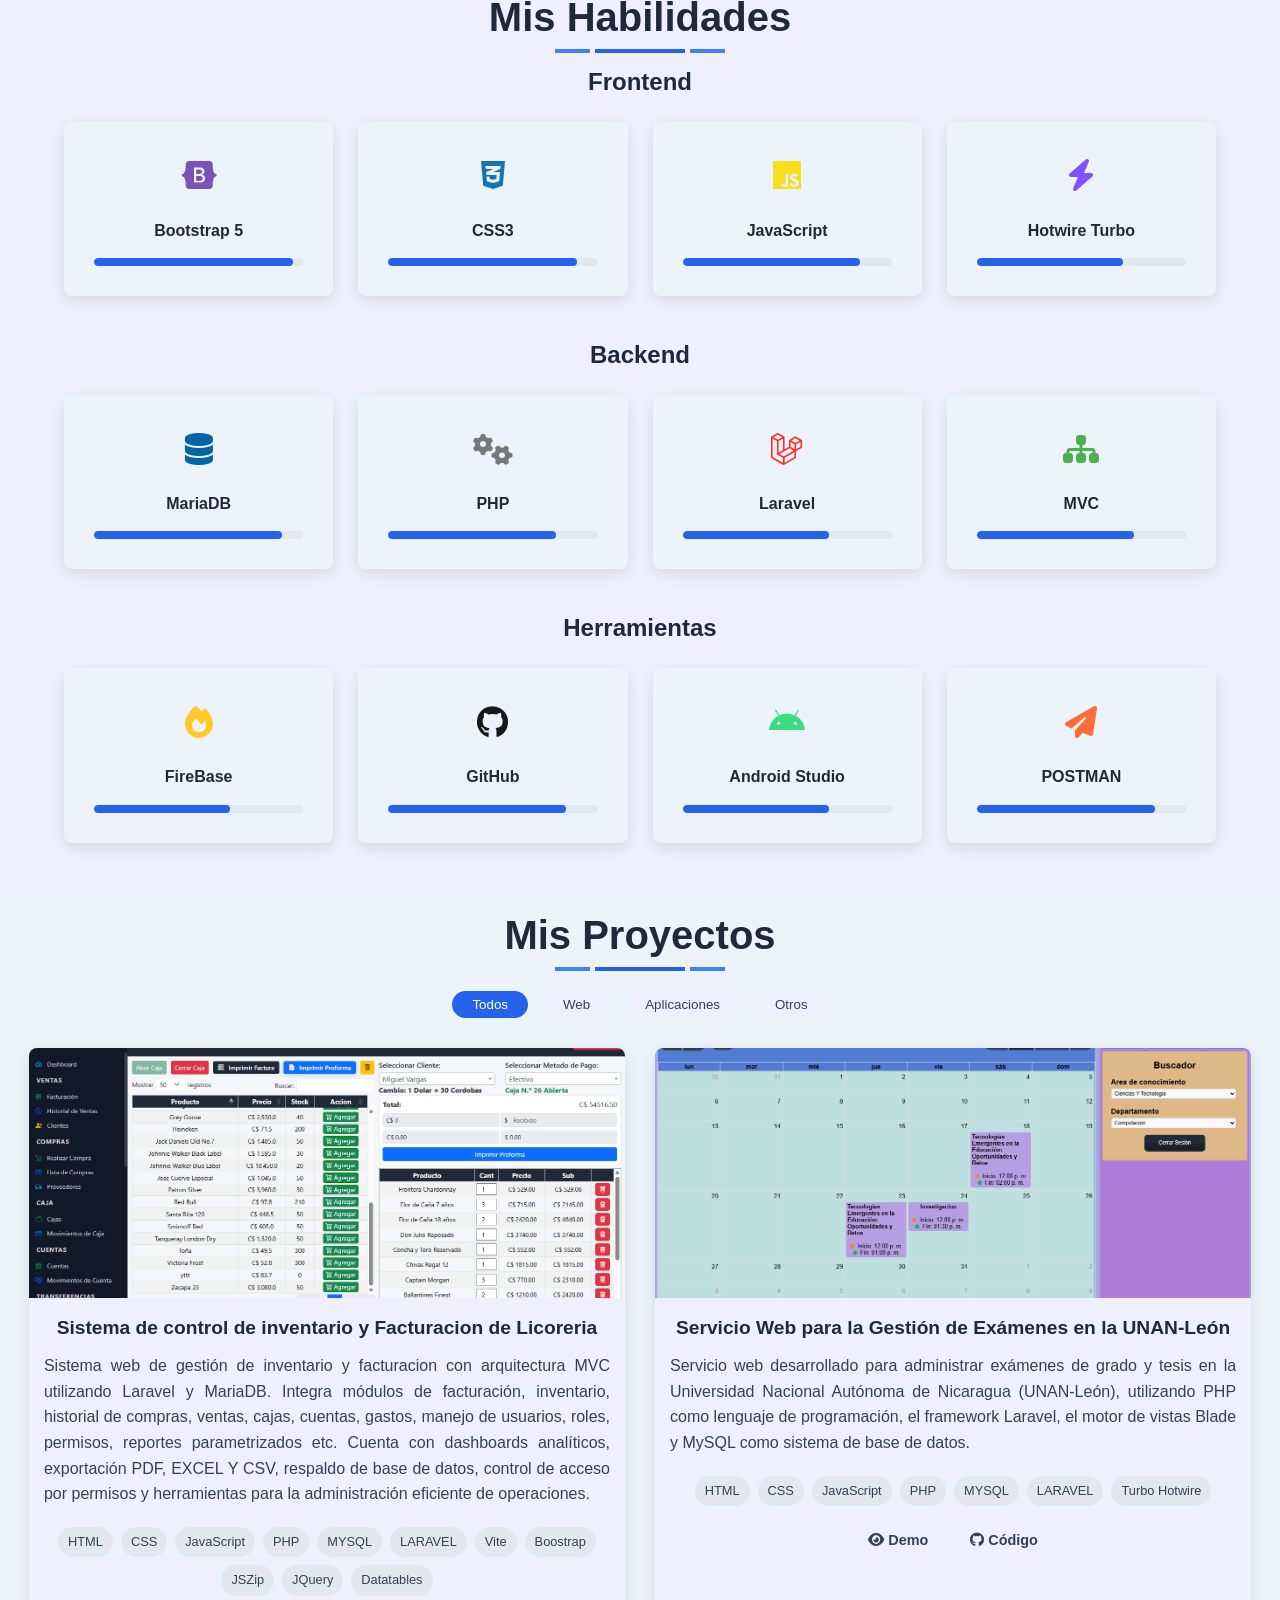
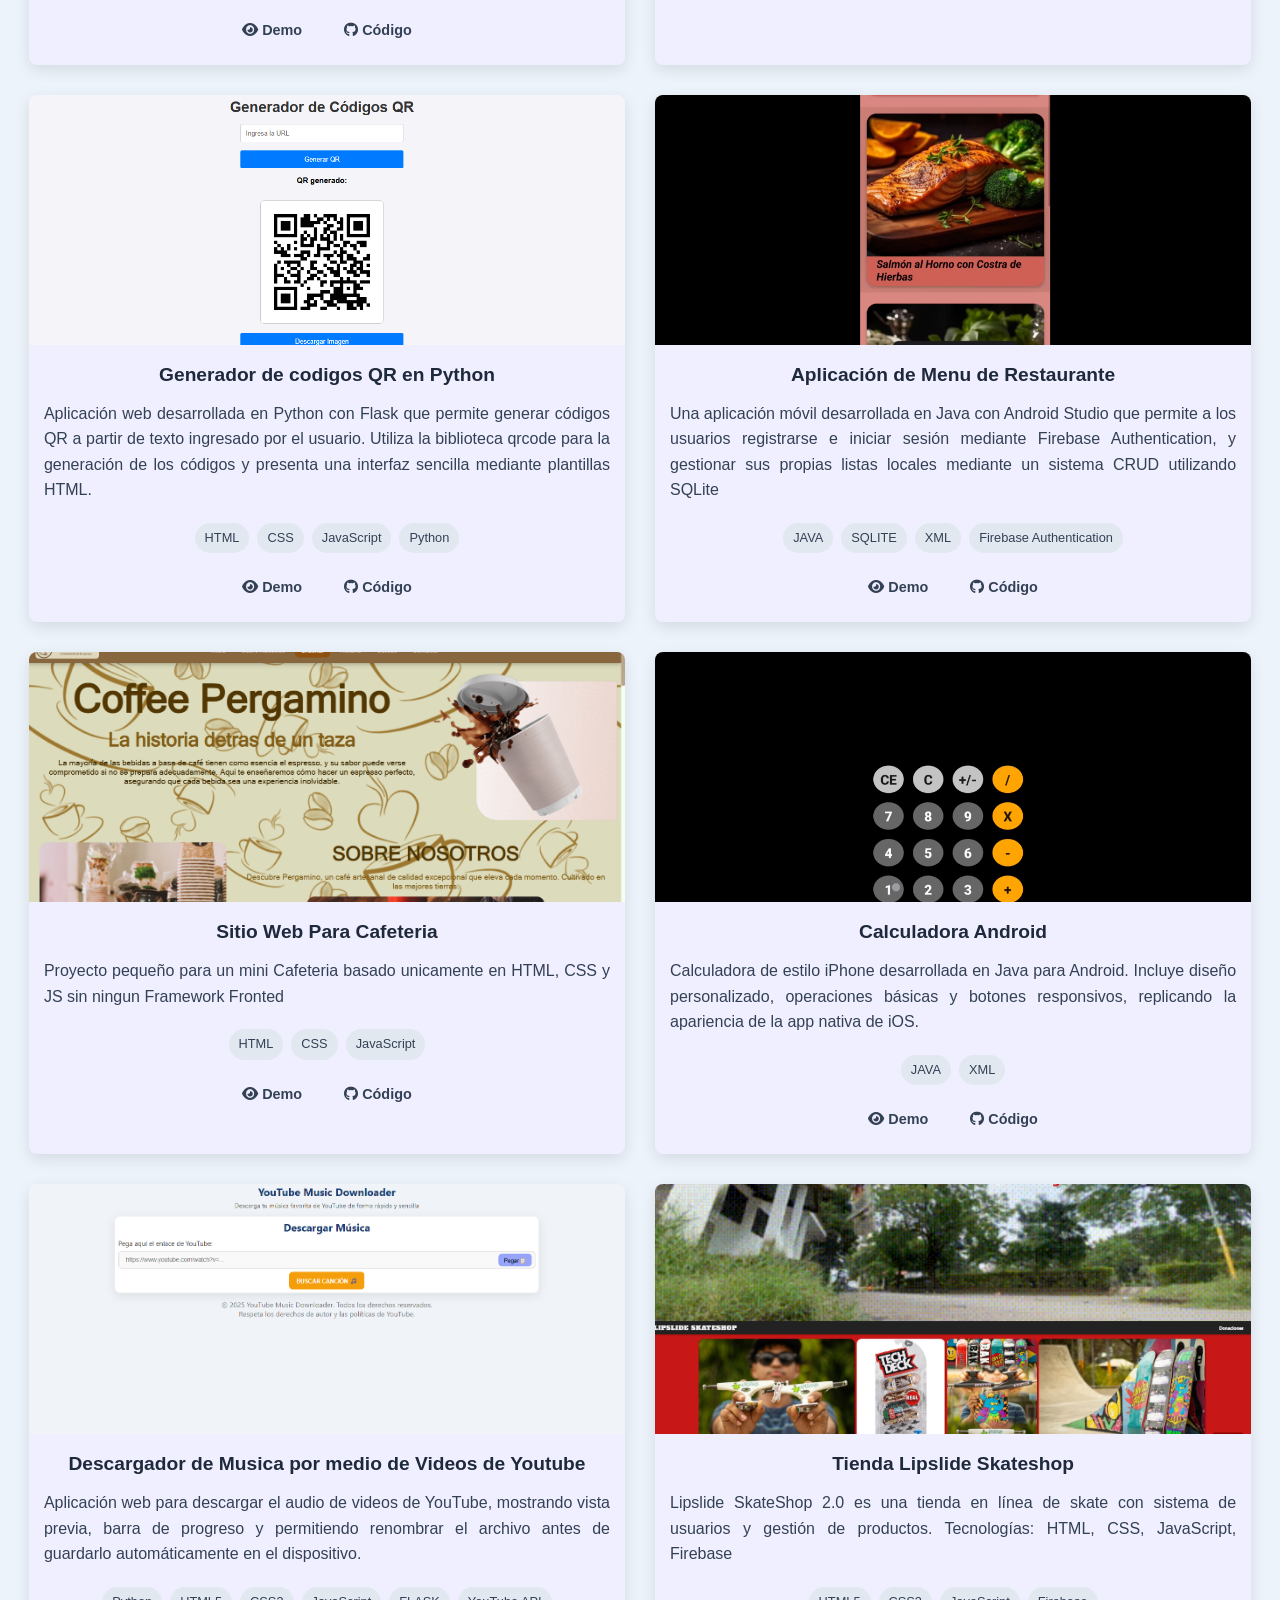
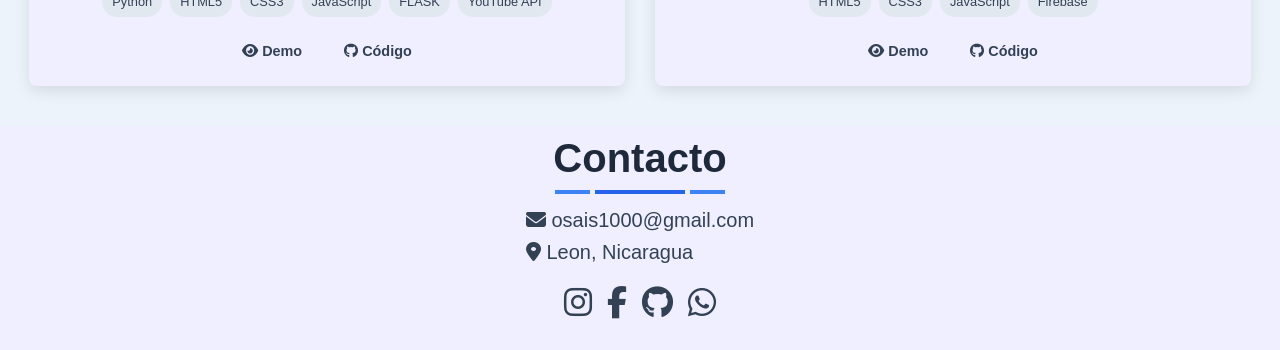
==== commit df5fb1d6: "extras" ====
--- a/public/index.html
+++ b/public/index.html
@@ -421,7 +421,7 @@
             <div class="section-header"> <h2>Contacto</h2> <div class="underline"></div> </div>
 
             <div class="contact-content simple-contact">
-                <ul class="contact-details"> <li><i class="fas fa-envelope"></i> osais1000@gmail.com</li> <li><i class="fas fa-map-marker-alt"></i> Leon, Nicaragua</li> </ul>
+                <ul class="contact-details"> <li><i class="fas fa-envelope"></i> <a href="mailto:osais1000@gmail.com">osais1000@gmail.com</a></li> <li><i class="fas fa-map-marker-alt"></i> Leon, Nicaragua</li> </ul>
 
                 <div class="social-links">
                     <a href="https://www.instagram.com/edgard_sk8/" target="_blank"><i class="fab fa-instagram"></i></a>
--- a/public/styles.css
+++ b/public/styles.css
@@ -81,7 +81,7 @@
 
 .underline {
     height: 4px;
-    width: 70px;
+    width: 90px;
     background: var(--primary-color);
     margin: 0 auto;
     position: relative;
@@ -372,6 +372,7 @@
 }
 
 .about-content {
+    margin-top: 40px;
     display: flex;
     align-items: center;
 }
@@ -430,7 +431,7 @@
 /* Sección Habilidades */
 .skills {
     scroll-margin-top:80px;
-    margin-top: 10px;
+    margin-top: 20px;
     padding-bottom: 50px;
     background-color: var(--background-color);
 }
@@ -452,6 +453,9 @@
     display: grid;
     grid-template-columns: repeat(auto-fill, minmax(250px, 1fr));
     gap: 25px;
+
+    max-width: 1200px;
+    margin: 0 auto;
 }
 
 .skill-item {
@@ -590,6 +594,7 @@
 
 .project-tech {
     display: flex;
+    justify-content: center;
     flex-wrap: wrap;
     gap: 8px;
     margin-bottom: 15px;
@@ -993,9 +998,7 @@
         padding: 0 0 0 20px;
     }
 
-    .details{
-        
-    }
+
 
     .about-text{
         text-align:center;
